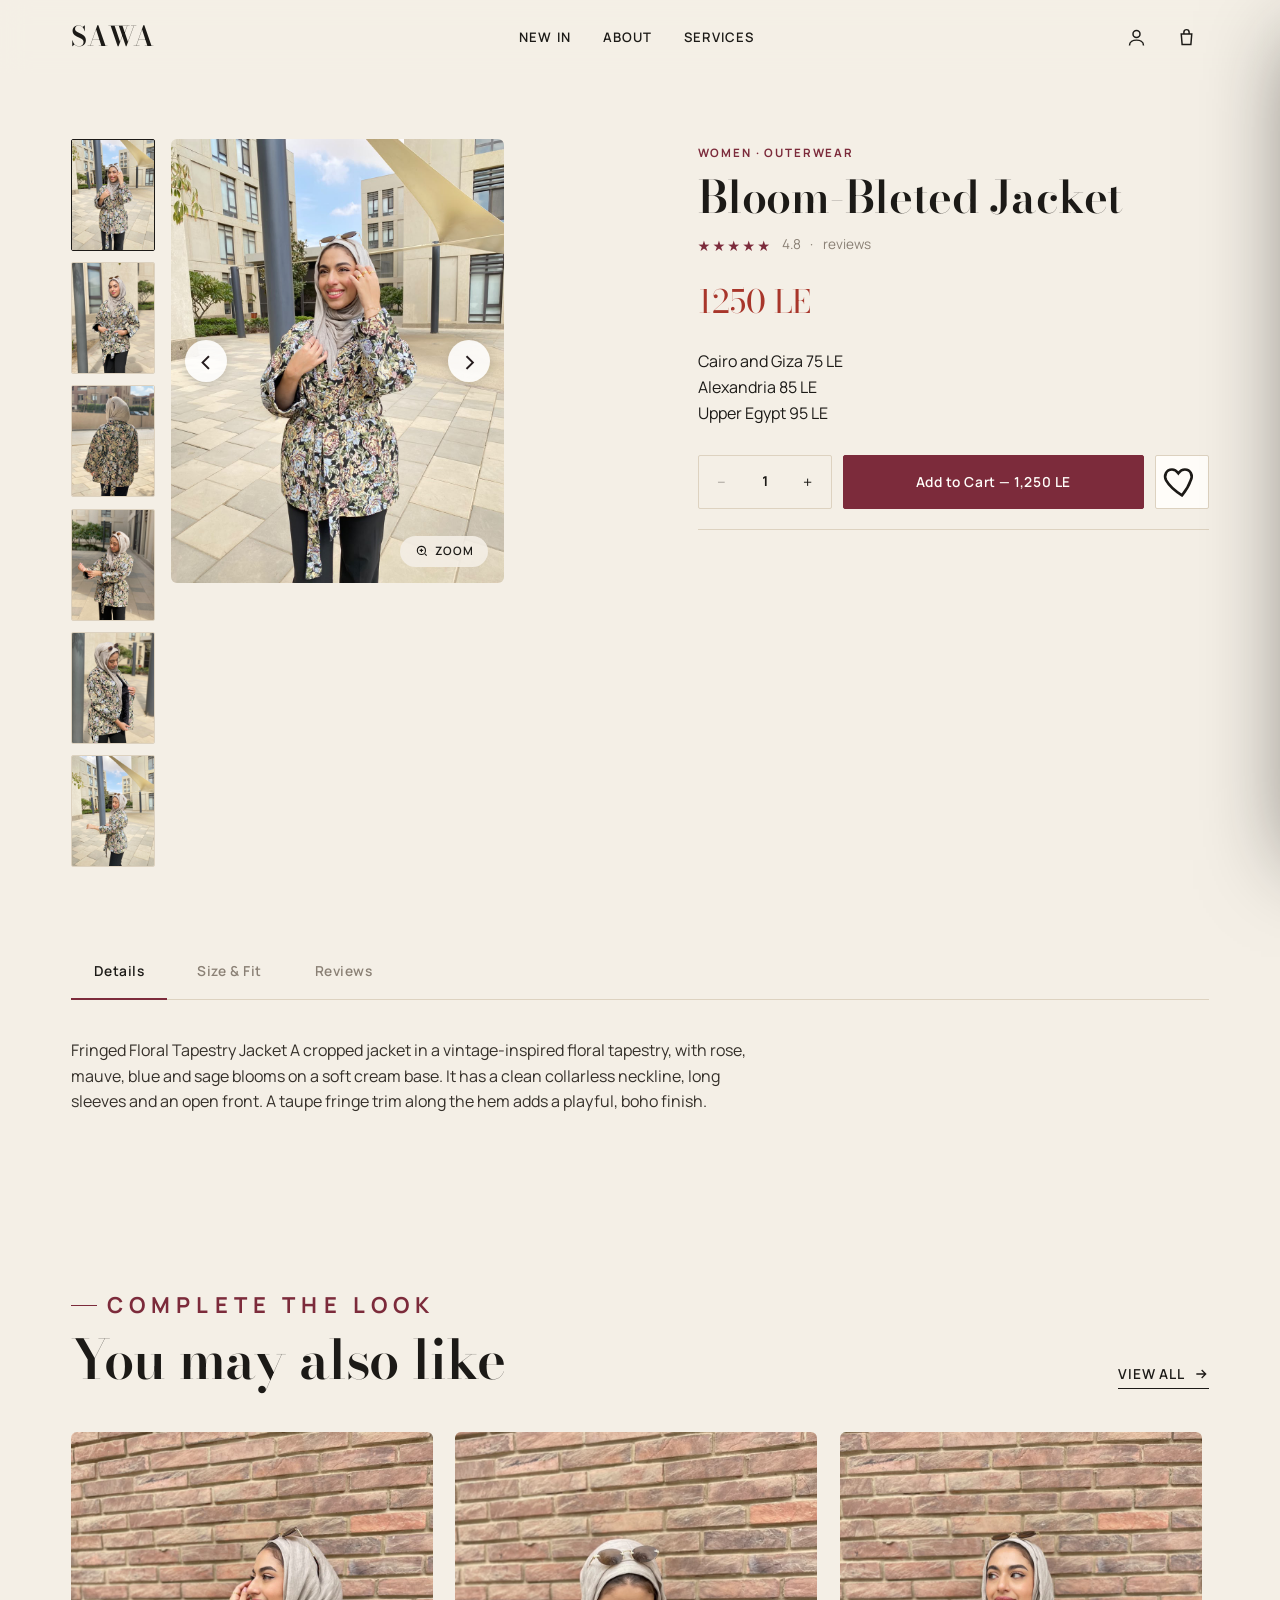
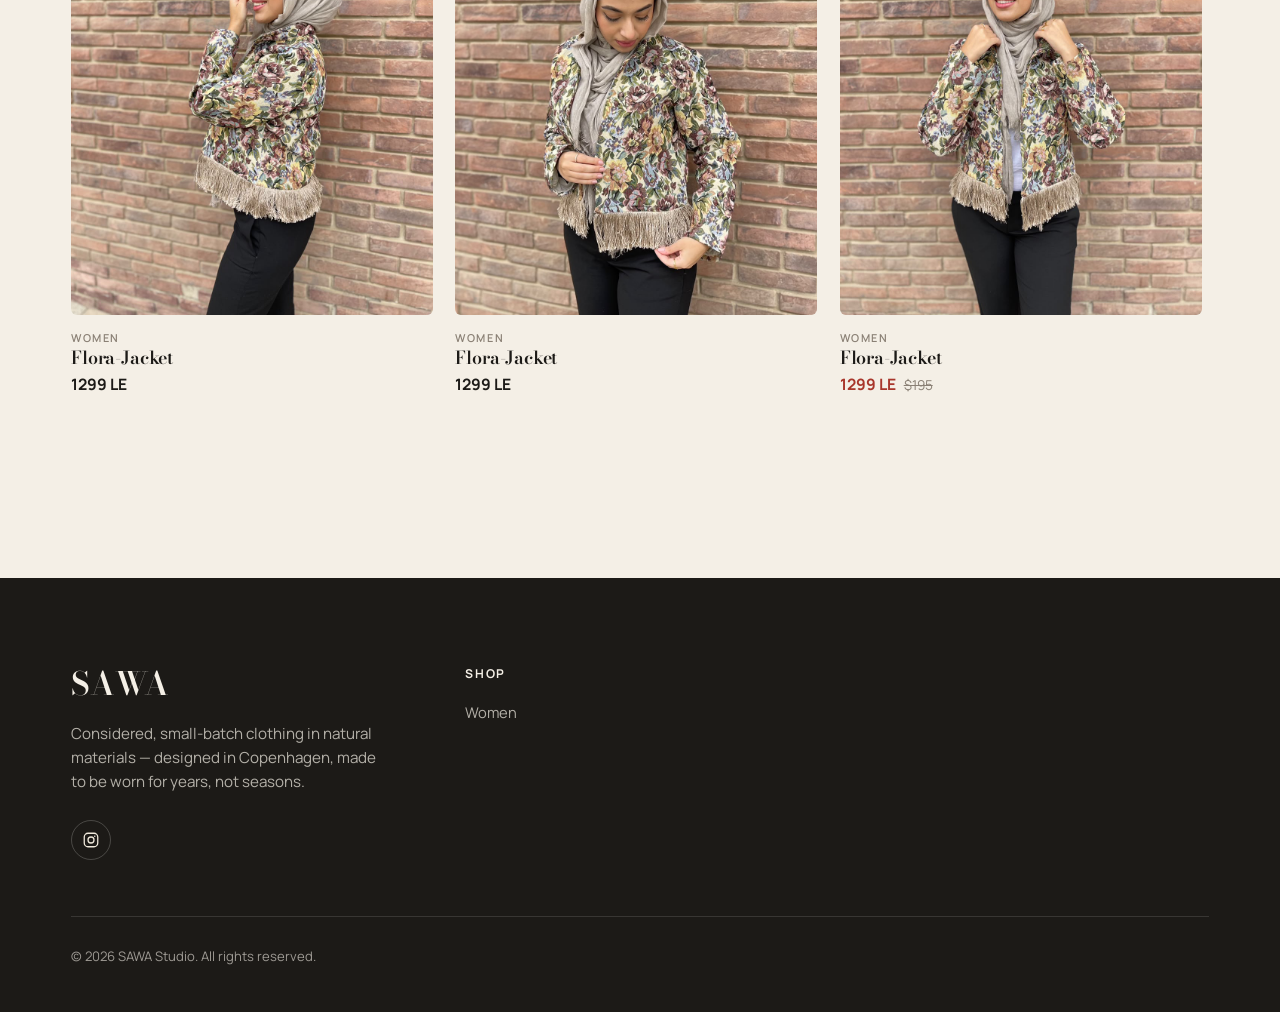
==== product-second.html @ c7bf9a68 "Add files via upload" ====
<!DOCTYPE html>

<html lang="en">
<head>
<script>document.documentElement.classList.add("js")</script>
<meta charset="utf-8"/>
<meta content="width=device-width, initial-scale=1.0" name="viewport"/>
<title>Bloom-Bleted Jacket | SAWA</title>
<meta content="Bloom-Bleted Jacket by SAWA. Explore all six product photos, then add your selected jacket to the bag for 1200 LE." name="description"/>
<link href="https://fonts.googleapis.com" rel="preconnect"/>
<link crossorigin="" href="https://fonts.gstatic.com" rel="preconnect"/>
<link href="https://fonts.googleapis.com/css2?family=Bodoni+Moda:ital,opsz,wght@0,6..96,400..700;1,6..96,400..600&amp;family=Manrope:wght@400;500;600;700;800&amp;display=swap" rel="stylesheet"/>
<link href="css/vendor/bootstrap.min.css" rel="stylesheet"/>
<link href="css/style.css" rel="stylesheet"/>
<style id="sawa-gallery-arrows-style">#pdpMain{position:relative}.gallery-arrow{position:absolute;top:50%;transform:translateY(-50%);z-index:5;width:42px;height:42px;border:0;border-radius:50%;background:rgba(255,255,255,.88);color:#241b1d;font-size:30px;line-height:1;cursor:pointer;display:grid;place-items:center;box-shadow:0 2px 12px rgba(0,0,0,.14)}.gallery-prev{left:14px}.gallery-next{right:14px}.gallery-arrow:hover{background:#fff}.gallery-count{display:block;margin-top:6px;font-size:11px;letter-spacing:.08em;text-transform:uppercase}</style></head>
<body>
<a class="skip-link" href="#main">Skip to content</a>
<!-- ===== Announcement ===== -->
<!-- <div class="announce">
  Free express shipping on orders over <strong>$150</strong> &nbsp;·&nbsp; 30-day easy returns
</div> -->
<!-- ===== Header ===== -->
<header class="site-header" id="siteHeader">
<div class="container-x">
<div class="nav-inner">
<a aria-label="Vesta home" class="brand" href="index.html">SAWA<span class="dot"></span></a>
<nav aria-label="Primary">
<ul class="nav-links">
<li><a href="index.html#new">New In</a></li>
<li><a href="about.html">About</a></li>
<li><a href="services.html">Services</a></li>
<!-- <li><a href="index.html#shop">Women</a></li>
          <li><a href="about.html">About SAWA</a></li>
          <li><a href="services.html">Our Services</a></li>
          <li><a href="index.html#shop">Men</a></li>
          <li><a href="index.html#shop">Accessories</a></li>
          <li><a href="index.html#lookbook">Lookbook</a></li>
          <li><a href="index.html#sale" class="text-wine">Sale</a></li> -->
</ul>
</nav>
<div class="nav-actions">
<!-- <button class="icon-btn" id="searchToggle" aria-label="Search" aria-expanded="false">
          <svg viewBox="0 0 24 24" fill="none" stroke="currentColor" stroke-width="1.7" aria-hidden="true"><circle cx="11" cy="11" r="7"/><path d="m20 20-3.5-3.5"/></svg>
        </button> -->
<a aria-label="Account" class="icon-btn" href="#">
<svg aria-hidden="true" fill="none" stroke="currentColor" stroke-width="1.7" viewbox="0 0 24 24"><circle cx="12" cy="8" r="4"></circle><path d="M4 21c0-4 4-6 8-6s8 2 8 6"></path></svg>
</a>
<button aria-label="Open cart" class="icon-btn cart-pill" id="cartOpen">
<svg aria-hidden="true" fill="none" stroke="currentColor" stroke-width="1.7" viewbox="0 0 24 24"><path d="M6 8h12l-1 12H7L6 8Z"></path><path d="M9 8V6a3 3 0 0 1 6 0v2"></path></svg>
<span aria-hidden="true" class="cart-count" id="cartCount">0</span>
</button>
<button aria-expanded="false" aria-label="Open menu" class="icon-btn nav-toggle" id="navToggle">
<svg aria-hidden="true" fill="none" stroke="currentColor" stroke-width="1.7" viewbox="0 0 24 24"><path d="M4 7h16M4 12h16M4 17h16"></path></svg>
</button>
</div>
</div>
</div>
<!-- <div class="search-panel" id="searchPanel" role="dialog" aria-label="Search products">
    <div class="container-x">
      <form class="search-form" role="search" onsubmit="return false;">
        <svg viewBox="0 0 24 24" width="26" fill="none" stroke="currentColor" stroke-width="1.5" aria-hidden="true"><circle cx="11" cy="11" r="7"/><path d="m20 20-3.5-3.5"/></svg>
        <input type="search" id="searchInput" placeholder="Search coats, dresses, boots…" autocomplete="off" aria-label="Search products">
        <button type="button" class="icon-btn" id="searchClose" aria-label="Close search">
          <svg viewBox="0 0 24 24" fill="none" stroke="currentColor" stroke-width="1.7" aria-hidden="true"><path d="M6 6l12 12M18 6 6 18"/></svg>
        </button>
      </form>
      <div class="search-suggest">
        <span>Popular:</span>
        <a href="index.html#shop">Wool coats</a>
        <a href="index.html#shop">Silk dresses</a>
        <a href="index.html#shop">Chelsea boots</a>
        <a href="index.html#shop">Leather bags</a>
      </div>
    </div>
  </div> -->
</header>
<!-- ===== Mobile nav ===== -->
<div class="scrim" id="scrim"></div>
<aside aria-label="Mobile menu" class="mobile-nav" id="mobileNav">
<div class="mobile-nav-head">
<span class="brand">SAWA<span class="dot"></span></span>
<button aria-label="Close menu" class="icon-btn" id="navClose">
<svg aria-hidden="true" fill="none" stroke="currentColor" stroke-width="1.7" viewbox="0 0 24 24"><path d="M6 6l12 12M18 6 6 18"></path></svg>
</button>
</div>
<ul>
<li><a href="index.html#new">New In</a></li>
<li><a href="about.html">About</a></li>
<li><a href="services.html">Services</a></li>
<!-- <li><a href="index.html#shop">Women</a></li>
    <li><a href="index.html#shop">Men</a></li>
    <li><a href="index.html#shop">Accessories</a></li>
    <li><a href="index.html#shop">Shoes</a></li>
    <li><a href="index.html#lookbook">Lookbook</a></li>
    <li><a href="index.html#sale" class="text-wine">Sale</a></li> -->
</ul>
<!-- <div class="mobile-nav-foot">
    <p>Free shipping over $150 · 30-day returns</p>
    <p>hello@vesta-studio.com</p>
  </div> -->
</aside>
<main id="main">
<!-- <div class="container-x">
    <nav class="breadcrumb-v" aria-label="Breadcrumb">
      <a href="index.html">Home</a><span class="sep">/</span>
      <a href="index.html#shop">Women</a><span class="sep">/</span>
      <a href="index.html#shop">Outerwear</a><span class="sep">/</span>
      <span class="cur">The Marlowe Wool Coat</span>
    </nav>
  </div> -->
<!-- ===== Product detail ===== -->
<section aria-labelledby="pdp-title" class="section-tight">
<div class="container-x">
<div class="pdp-grid">
<!-- Gallery -->
<div class="pdp-gallery">
<div class="pdp-thumbs" id="pdpThumbs">
  <button aria-label="View image 1" class="pdp-thumb active" data-full="WhatsApp Unknown 2026-11-13 at 1.20.28 PM/WhatsApp Image 2026-11-13 at 1.20.10 PM.jpeg" type="button">
    <img alt="Bloom-Bleted Jacket - image 1" height="112" loading="lazy" src="WhatsApp Unknown 2026-11-13 at 1.20.28 PM/WhatsApp Image 2026-11-13 at 1.20.10 PM.jpeg" width="84"/>
  </button>
  <button aria-label="View image 2" class="pdp-thumb" data-full="WhatsApp Unknown 2026-11-13 at 1.20.28 PM/WhatsApp Image 2026-11-13 at 1.20.10 PM (3).jpeg" type="button">
    <img alt="Bloom-Bleted Jacket - image 2" height="112" loading="lazy" src="WhatsApp Unknown 2026-11-13 at 1.20.28 PM/WhatsApp Image 2026-11-13 at 1.20.10 PM (3).jpeg" width="84"/>
  </button>
  <button aria-label="View image 3" class="pdp-thumb" data-full="WhatsApp Unknown 2026-11-13 at 1.20.28 PM/WhatsApp Image 2026-11-13 at 1.20.11 PM.jpeg" type="button">
    <img alt="Bloom-Bleted Jacket - image 3" height="112" loading="lazy" src="WhatsApp Unknown 2026-11-13 at 1.20.28 PM/WhatsApp Image 2026-11-13 at 1.20.11 PM.jpeg" width="84"/></button>
    <button aria-label="View image 4" class="pdp-thumb" data-full="WhatsApp Unknown 2026-11-13 at 1.20.28 PM/WhatsApp Image 2026-11-13 at 1.20.10 PM (1).jpeg" type="button">
      <img alt="Bloom-Bleted Jacket - image 4" height="112" loading="lazy" src="WhatsApp Unknown 2026-11-13 at 1.20.28 PM/WhatsApp Image 2026-11-13 at 1.20.10 PM (1).jpeg" width="84"/></button>
      <button aria-label="View image 5" class="pdp-thumb" data-full="WhatsApp Unknown 2026-11-13 at 1.20.28 PM/WhatsApp Image 2026-11-13 at 1.20.10 PM (2).jpeg" type="button">
        <img alt="Bloom-Bleted Jacket - image 5" height="112" loading="lazy" src="WhatsApp Unknown 2026-11-13 at 1.20.28 PM/WhatsApp Image 2026-11-13 at 1.20.10 PM (2).jpeg" width="84"/></button>
        <button aria-label="View image 6" class="pdp-thumb" data-full="WhatsApp Unknown 2026-11-13 at 1.20.28 PM/WhatsApp Image 2026-11-13 at 1.20.11 PM (1).jpeg" type="button">
          <img alt="Bloom-Bleted Jacket - image 6" height="112" loading="lazy" src="WhatsApp Unknown 2026-11-13 at 1.20.28 PM/WhatsApp Image 2026-11-13 at 1.20.11 PM (1).jpeg" width="84"/>
      </button>
    </div>
<div aria-label="Zoom product image" class="pdp-main-img" id="pdpMain" role="button" tabindex="0">
<!-- <div class="pdp-badges"><span class="badge-v sale">-20%</span></div> -->
<img alt="Bloom-Bleted Jacket - image 1" fetchpriority="high" height="820" id="pdpMainImg" src="WhatsApp Unknown 2026-11-13 at 1.20.28 PM/WhatsApp Image 2026-11-13 at 1.20.10 PM (1).jpeg" width="620"/>
<span class="zoom-hint"><svg aria-hidden="true" fill="none" stroke="currentColor" stroke-width="2" viewbox="0 0 24 24" width="14"><circle cx="11" cy="11" r="7"></circle><path d="m20 20-3-3M11 8v6M8 11h6"></path></svg> Zoom</span>
<button aria-label="Previous photo" class="gallery-arrow gallery-prev" data-gallery-prev="" type="button">‹</button><button aria-label="Next photo" class="gallery-arrow gallery-next" data-gallery-next="" type="button">›</button></div>
</div>
<!-- Info -->
<div class="pdp-info">
<span class="pdp-cat">Women · Outerwear</span>
<h1 class="pdp-title" id="pdp-title">Bloom-Bleted Jacket</h1>
<div class="pdp-rating">
<span aria-label="4.8 out of 5 stars" class="stars">★★★★★</span>
<span>4.8</span><span>·</span><a href="#reviews" id="jumpReviews">reviews</a>
</div>
<div class="pdp-price">
<span class="now sale">1250 LE</span>
<!-- <span class="was">$310</span> -->
<!-- <span class="save">Save $62</span> -->
</div>
<p>Cairo and Giza 75 LE <br> Alexandria 85 LE <br> Upper Egypt 95 LE</p>
<!-- <div class="stock-line"><span class="stock-dot"></span> <span><strong>In stock</strong> — only 6 left in Camel</span></div> -->
<!-- Colour -->
<!-- <div class="opt-block">
            <div class="opt-head"><span class="lab">Colour</span><span class="val" id="colourVal">Camel</span></div>
            <div class="swatches" id="swatches" role="radiogroup" aria-label="Choose colour">
              <button class="swatch active" style="background:#c9a578" data-colour="Camel" role="radio" aria-checked="true" aria-label="Camel"></button>
              <button class="swatch" style="background:#1c1a17" data-colour="Black" role="radio" aria-checked="false" aria-label="Black"></button>
              <button class="swatch" style="background:#5c5b52" data-colour="Olive" role="radio" aria-checked="false" aria-label="Olive"></button>
              <button class="swatch" style="background:#7c2b3b" data-colour="Oxblood" role="radio" aria-checked="false" aria-label="Oxblood"></button>
            </div>
          </div> -->
<!-- Size -->
<!-- <div class="opt-block">
            <div class="opt-head"><span class="lab">Size</span><a href="#sizeguide" id="jumpSize">Size guide</a></div>
            <div class="sizes" id="sizes" role="radiogroup" aria-label="Choose size">
              <button class="size-btn" data-size="XS" role="radio" aria-checked="false">XS</button>
              <button class="size-btn" data-size="S" role="radio" aria-checked="false">S</button>
              <button class="size-btn active" data-size="M" role="radio" aria-checked="true">M</button>
              <button class="size-btn" data-size="L" role="radio" aria-checked="false">L</button>
              <button class="size-btn" data-size="XL" disabled aria-disabled="true" title="Sold out">XL</button>
            </div>
          </div> -->
<!-- Actions -->
<div class="pdp-actions">
<div aria-label="Quantity" class="qty-stepper">
<button aria-label="Decrease quantity" id="qtyMinus" type="button">−</button>
<span aria-live="polite" class="q" id="qtyVal">1</span>
<button aria-label="Increase quantity" id="qtyPlus" type="button">+</button>
</div>
<button class="btn-v btn-wine" data-id="bloom-bleted-jacket" data-img="WhatsApp Unknown 2026-11-13 at 1.20.28 PM/WhatsApp Image 2026-11-13 at 1.20.10 PM (1).jpeg" data-name="Bloom-Bleted Jacket" data-price="1250" id="pdpAdd">Add to Cart — 1250 LE</button>
<button aria-label="Add to wishlist" aria-pressed="false" class="wish-big" id="pdpWish">
<svg aria-hidden="true" fill="none" stroke="currentColor" stroke-width="1.6" viewbox="0 0 24 24"><path d="M12 20s-7-4.5-9.5-9C1 8 2.5 4.5 6 4.5c2 0 3 1.2 3.8 2.3C10.6 5.7 11.7 4.5 13.7 4.5c3.5 0 5 3.5 3.5 6.5C15.7 15.5 12 20 12 20Z"></path></svg>
</button>
</div>
<div class="pdp-meta">
<!-- <div><svg aria-hidden="true" fill="none" stroke="currentColor" stroke-width="1.6" viewbox="0 0 24 24"><path d="M3 8h13v8H3zM16 11h3l2 3v2h-5z"></path><circle cx="7" cy="18" r="1.6"></circle><circle cx="18" cy="18" r="1.6"></circle></svg> Free carbon-neutral delivery in 2–4 working days</div> -->
<!-- <div><svg aria-hidden="true" fill="none" stroke="currentColor" stroke-width="1.6" viewbox="0 0 24 24"><path d="M3 12a9 9 0 1 0 3-6.7"></path><path d="M3 4v4h4"></path></svg> Free 30-day returns, prepaid label included</div> -->
<!-- <div><svg aria-hidden="true" fill="none" stroke="currentColor" stroke-width="1.6" viewbox="0 0 24 24"><path d="M12 3l7 3v5c0 4.5-3 8-7 10-4-2-7-5.5-7-10V6z"></path></svg> Two-year stitching guarantee</div> -->
</div>
</div>
</div>
<!-- ===== Tabs ===== -->
<div class="pdp-tabs" id="sizeguide">
<div aria-label="Product information" class="tab-nav" role="tablist">
<button aria-selected="true" class="tab-btn active" data-tab="details" id="tab-details" role="tab">Details</button>
<button aria-selected="false" class="tab-btn" data-tab="size" id="tab-size" role="tab">Size &amp; Fit</button>
<button aria-selected="false" class="tab-btn" data-tab="reviews" id="tab-reviews" role="tab">Reviews</button>
</div>
<!-- Details -->
<div aria-labelledby="tab-details" class="tab-panel active" data-panel="details" role="tabpanel">
<div class="prose">
<!-- <p>Floral Tapestry Wrap Jacket A relaxed kimono-style jacket in a vintage-inspired floral tapestry, with soft blue, pink and sage blooms on a black base. It’s lined with quilted fiber padding, so it’s warm and holds its structure. It has a shawl collar, wide cuffed sleeves, front pockets and a self-tie belt. You can wear it belted or open. <br> Care: Dry clean recommended.</p> -->
<p>Fringed Floral Tapestry Jacket A cropped jacket in a vintage-inspired floral tapestry, with rose, mauve, blue and sage blooms on a soft cream base. It has a clean collarless neckline, long sleeves and an open front. A taupe fringe trim along the hem adds a playful, boho finish.</p>
<ul class="feat">
<!-- <li><svg viewBox="0 0 24 24" fill="none" stroke="currentColor" stroke-width="2" aria-hidden="true"><path d="M20 6 9 17l-5-5"/></svg> Floral Gobelin fabric</li>
              <li><svg viewBox="0 0 24 24" fill="none" stroke="currentColor" stroke-width="2" aria-hidden="true"><path d="M20 6 9 17l-5-5"/></svg> Full internal fiber lining</li>
              <li><svg viewBox="0 0 24 24" fill="none" stroke="currentColor" stroke-width="2" aria-hidden="true"><path d="M20 6 9 17l-5-5"/></svg> Two front pockets</li>
              <li><svg viewBox="0 0 24 24" fill="none" stroke="currentColor" stroke-width="2" aria-hidden="true"><path d="M20 6 9 17l-5-5"/></svg> Relaxed fit</li> -->
<!-- <li><svg viewBox="0 0 24 24" fill="none" stroke="currentColor" stroke-width="2" aria-hidden="true"><path d="M20 6 9 17l-5-5"/></svg> Deep welt hip pockets</li>
              <li><svg viewBox="0 0 24 24" fill="none" stroke="currentColor" stroke-width="2" aria-hidden="true"><path d="M20 6 9 17l-5-5"/></svg> Fully taped inner seams</li>
              <li><svg viewBox="0 0 24 24" fill="none" stroke="currentColor" stroke-width="2" aria-hidden="true"><path d="M20 6 9 17l-5-5"/></svg> Made in a family mill in Biella</li> -->
</ul>
<!-- <h3>Care</h3>
            <p>Dry clean only. Brush down after wear and store on a wide wooden hanger to keep the shoulders sharp. A steam refresh between cleans keeps the wool looking its best.</p> -->
</div>
</div>
<!-- Size & fit -->
<div aria-labelledby="tab-size" class="tab-panel" data-panel="size" role="tabpanel">
<div class="prose">
<!-- <p>The Marlowe is designed for a relaxed layering fit. If you're between sizes or plan to wear it over chunky knits, we'd suggest sizing up. The model is 178cm and wears a size M.</p> -->
</div>
<table class="size-table">
<thead><tr><th>Size</th><th>S/M (cm)</th><th>L/XL (cm)</th></tr></thead>
<tbody>
<tr><td>Chest</td><td>57</td><td>61</td></tr>
<tr><td>Shoulder</td><td>50</td><td>50</td></tr>
<tr><td>Total Length</td><td>14</td><td>14</td></tr>
<tr><td>Sleeve Length</td><td>70</td><td>70</td></tr>
<tr><td>Fringe Length</td><td>49</td><td>51</td></tr>
</tbody>
</table>
</div>
<!-- Reviews -->
<div aria-labelledby="tab-reviews" class="tab-panel" data-panel="reviews" id="reviews" role="tabpanel">
<div class="reviews-summary">
<div class="rev-score">
<div class="big">4.8</div>
<div aria-label="4.8 out of 5" class="stars">★★★★★</div>
<div class="cnt">Based on 214 reviews</div>
</div>
<div class="rev-bars">
<div class="rev-bar"><span class="lab">5 ★</span><span class="track"><span style="width:82%"></span></span><span class="pct">82%</span></div>
<div class="rev-bar"><span class="lab">4 ★</span><span class="track"><span style="width:12%"></span></span><span class="pct">12%</span></div>
<div class="rev-bar"><span class="lab">3 ★</span><span class="track"><span style="width:4%"></span></span><span class="pct">4%</span></div>
<div class="rev-bar"><span class="lab">2 ★</span><span class="track"><span style="width:1%"></span></span><span class="pct">1%</span></div>
<div class="rev-bar"><span class="lab">1 ★</span><span class="track"><span style="width:1%"></span></span><span class="pct">1%</span></div>
</div>
</div>
<div class="review">
<div class="review-head">
<!-- <img alt="" height="44" loading="lazy" src="" width="44"/> -->
<div><div class="n">Soso</div><div class="v">✓ Verified buyer</div></div>
<div class="d">2 days ago</div>
</div>
<div aria-label="5 out of 5" class="stars">★★★★★</div>
<!-- <h4>The only coat you need</h4> -->
<p>المنتجات جميلة جدًا وخامتها شكلها ممتاز، والتصميمات شيك ومميزة وفيها ذوق عالي ❤️</p>
</div>
<div class="review">
<div class="review-head">
<!-- <img alt="Portrait of Marcus Reyes" height="44" loading="lazy" src="img/review-2.jpg" width="44"/> -->
<div><div class="n">Dina</div><div class="v">✓ Verified buyer</div></div>
<div class="d">1 day ago</div>
</div>
<div aria-label="5 out of 5" class="stars">★★★★★</div>
<!-- <h4>Bought one for my partner too</h4> -->
<p>بجد المنتجات تحفة! ❤️ الخامات شكلها راقي والتفاصيل جميلة جدًا، والموديلات عصرية وأنيقة وتناسب أكتر من ستايل. كل قطعة أحلى من التانية، واضح إن فيه اهتمام كبير بالجودة والذوق في الاختيار. أكيد مش آخر تعامل مع SAWA! 😍</p>
</div>
</div>
</div>
<!-- ===== Related ===== -->
<div aria-labelledby="rel-h" class="section">
<div class="section-head">
<div>
<span class="eyebrow">Complete the look</span>
<h2 class="section-title" id="rel-h">You may also like</h2>
</div>
<a class="link-underline" href="index.html#shop">View all
            <svg aria-hidden="true" fill="none" stroke="currentColor" stroke-width="2" viewbox="0 0 24 24" width="16"><path d="M5 12h14M13 6l6 6-6 6"></path></svg>
</a>
</div>
<div class="product-grid related-slider">
<article class="product-card">
<div class="pc-media">
<button aria-label="Add Astrid Ribbed Knit to wishlist" class="pc-wish"><svg aria-hidden="true" fill="none" stroke="currentColor" stroke-width="1.7" viewbox="0 0 24 24"><path d="M12 20s-7-4.5-9.5-9C1 8 2.5 4.5 6 4.5c2 0 3 1.2 3.8 2.3C10.6 5.7 11.7 4.5 13.7 4.5c3.5 0 5 3.5 3.5 6.5C15.7 15.5 12 20 12 20Z"></path></svg></button>
<img alt="Astrid ribbed merino knit in oatmeal" height="560" loading="lazy" src="WhatsApp Unknown 2026-11-13 at 1.14.42 PM/WhatsApp Image 2026-11-13 at 1.14.21 PM (1).jpeg" width="420"/>
<div class="pc-add"><button class="btn-v btn-block js-add" data-id="astrid-knit" data-img="img/p7.jpg" data-name="Astrid Ribbed Knit" data-price="88" data-variant="Oatmeal · M">Quick add</button></div>
</div>
<div class="pc-info"><span class="pc-cat">Women</span><h3 class="pc-name"><a href="product.html">Flora-Jacket</a></h3><div class="pc-price"><span class="now">1299 LE</span></div></div>
</article>
<article class="product-card">
<div class="pc-media">
<button aria-label="Add Halden Wide Trouser to wishlist" class="pc-wish"><svg aria-hidden="true" fill="none" stroke="currentColor" stroke-width="1.7" viewbox="0 0 24 24"><path d="M12 20s-7-4.5-9.5-9C1 8 2.5 4.5 6 4.5c2 0 3 1.2 3.8 2.3C10.6 5.7 11.7 4.5 13.7 4.5c3.5 0 5 3.5 3.5 6.5C15.7 15.5 12 20 12 20Z"></path></svg></button>
<img alt="Halden wide-leg wool trouser in stone" height="560" loading="lazy" src="WhatsApp Unknown 2026-11-13 at 1.14.42 PM/WhatsApp Image 2026-11-13 at 1.14.21 PM (2).jpeg" width="420"/>
<div class="pc-add"><button class="btn-v btn-block js-add" data-id="halden-trouser" data-img="img/n2.jpg" data-name="Halden Wide Trouser" data-price="118" data-variant="Stone · 30">Quick add</button></div>
</div>
<div class="pc-info"><span class="pc-cat">Women</span><h3 class="pc-name"><a href="product.html">Flora-Jacket</a></h3><div class="pc-price"><span class="now">1299 LE</span></div></div>
</article>
<article class="product-card">
<div class="pc-media">
<!-- <div class="pc-badges"><span class="badge-v sale">-20%</span></div> -->
<button aria-label="Add Luna Leather Tote to wishlist" class="pc-wish"><svg aria-hidden="true" fill="none" stroke="currentColor" stroke-width="1.7" viewbox="0 0 24 24"><path d="M12 20s-7-4.5-9.5-9C1 8 2.5 4.5 6 4.5c2 0 3 1.2 3.8 2.3C10.6 5.7 11.7 4.5 13.7 4.5c3.5 0 5 3.5 3.5 6.5C15.7 15.5 12 20 12 20Z"></path></svg></button>
<img alt="Luna structured leather tote in tan" height="560" loading="lazy" src="WhatsApp Unknown 2026-11-13 at 1.14.42 PM/WhatsApp Image 2026-11-13 at 1.14.21 PM.jpeg" width="420"/>
<div class="pc-add"><button class="btn-v btn-block js-add" data-id="luna-tote" data-img="img/p5.jpg" data-name="Luna Leather Tote" data-price="156" data-variant="Tan · One size">Quick add</button></div>
</div>
<div class="pc-info"><span class="pc-cat">Women</span><h3 class="pc-name"><a href="product.html">Flora-Jacket</a></h3><div class="pc-price"><span class="now on-sale">1299 LE</span> <span class="was">$195</span></div></div>
</article>
<article class="product-card">
<div class="pc-media">
<button aria-label="Add Rhodes Chelsea Boots to wishlist" class="pc-wish"><svg aria-hidden="true" fill="none" stroke="currentColor" stroke-width="1.7" viewbox="0 0 24 24"><path d="M12 20s-7-4.5-9.5-9C1 8 2.5 4.5 6 4.5c2 0 3 1.2 3.8 2.3C10.6 5.7 11.7 4.5 13.7 4.5c3.5 0 5 3.5 3.5 6.5C15.7 15.5 12 20 12 20Z"></path></svg></button>
<img alt="Rhodes leather Chelsea boots in dark brown" height="560" loading="lazy" src="WhatsApp Unknown 2026-11-13 at 1.14.42 PM/WhatsApp Image 2026-11-13 at 1.14.22 PM.jpeg" width="420"/>
<div class="pc-add"><button class="btn-v btn-block js-add" data-id="rhodes-boots" data-img="img/p6.jpg" data-name="Rhodes Chelsea Boots" data-price="210" data-variant="Brown · 42">Quick add</button></div>
</div>
<div class="pc-info"><span class="pc-cat">Women</span><h3 class="pc-name"><a href="product.html">Flora-Jacket</a></h3><div class="pc-price"><span class="now">1299 LE</span></div></div>
</article>
</div>
</div>
</div>
</section>
</main>
<!-- ===== Footer ===== -->
<footer class="site-footer">
<div class="container-x">
<div class="footer-top">
<div>
<span class="brand">SAWA<span class="dot"></span></span>
<p class="footer-about">Considered, small-batch clothing in natural materials — designed in Copenhagen, made to be worn for years, not seasons.</p>
<div class="footer-social">
<a aria-label="Vesta on Instagram" href="https://www.instagram.com/sawa__eg?vrfl=ZXNjc3Zkc3Y5bXo5"><svg aria-hidden="true" fill="none" stroke="currentColor" stroke-width="1.7" viewbox="0 0 24 24"><rect height="18" rx="5" width="18" x="3" y="3"></rect><circle cx="12" cy="12" r="4"></circle><circle cx="17" cy="7" fill="currentColor" r="1" stroke="none"></circle></svg></a>
<!-- <a href="#" aria-label="Vesta on Pinterest"><svg viewBox="0 0 24 24" fill="none" stroke="currentColor" stroke-width="1.7" aria-hidden="true"><path d="M8 20c1-3 2-6 2-6M12 3a7 7 0 0 0-3 13c-.2-1 .1-2 .4-3 .3-1 1-4 1-4a2.4 2.4 0 0 1-.2-1c0-1 .6-1.8 1.4-1.8.7 0 1 .5 1 1.1 0 .7-.4 1.7-.7 2.7-.2.8.4 1.5 1.2 1.5 1.5 0 2.5-1.9 2.5-4.1C16.6 6.6 15 5 12.8 5"/></svg></a>
          <a href="#" aria-label="Vesta on TikTok"><svg viewBox="0 0 24 24" fill="none" stroke="currentColor" stroke-width="1.7" aria-hidden="true"><path d="M15 4c.4 2.3 1.9 3.8 4 4v3c-1.7 0-3-.5-4-1.2V16a5 5 0 1 1-5-5v3a2 2 0 1 0 2 2V4z"/></svg></a> -->
</div>
</div>
<div class="footer-col">
<h4>Shop</h4>
<ul>
<!-- <li><a href="index.html#new">New Arrivals</a></li> -->
<li><a href="index.html#shop">Women</a></li>
<!-- <li><a href="index.html#shop">Men</a></li>
          <li><a href="index.html#shop">Accessories</a></li>
          <li><a href="index.html#sale">Sale</a></li>
          <li><a href="#">Gift Cards</a></li> -->
</ul>
</div>
<!-- <div class="footer-col">
        <h4>Help</h4>
        <ul>
          <li><a href="#">Shipping &amp; Delivery</a></li>
          <li><a href="#">Returns &amp; Exchanges</a></li>
          <li><a href="#">Size Guide</a></li>
          <li><a href="#">Track Your Order</a></li>
          <li><a href="#">Contact Us</a></li>
        </ul>
      </div> -->
<!-- <div class="footer-col">
        <h4>Contact</h4>
        <ul class="footer-contact">
          <li><svg viewBox="0 0 24 24" fill="none" stroke="currentColor" stroke-width="1.7" aria-hidden="true"><path d="M4 6l8 6 8-6M4 6h16v12H4z"/></svg><span>hello@vesta-studio.com</span></li>
          <li><svg viewBox="0 0 24 24" fill="none" stroke="currentColor" stroke-width="1.7" aria-hidden="true"><path d="M6 4l3 1 1 4-2 1a11 11 0 0 0 5 5l1-2 4 1 1 3a2 2 0 0 1-2 2A15 15 0 0 1 4 6a2 2 0 0 1 2-2z"/></svg><span>+45 32 14 09 88</span></li>
          <li><svg viewBox="0 0 24 24" fill="none" stroke="currentColor" stroke-width="1.7" aria-hidden="true"><path d="M12 21s-7-5.2-7-11a7 7 0 0 1 14 0c0 5.8-7 11-7 11z"/><circle cx="12" cy="10" r="2.5"/></svg><span>Studio 4, Vesterbro, Copenhagen</span></li>
        </ul>
      </div> -->
</div>
<div class="footer-bottom">
<p>© 2026 SAWA Studio. All rights reserved.</p>
<!-- <div class="footer-pay">
        <span>Visa</span><span>Mastercard</span><span>Amex</span><span>PayPal</span><span>Klarna</span>
      </div> -->
</div>
</div>
</footer>
<!-- ===== Cart drawer ===== -->
<div class="scrim" id="cartScrim"></div>
<aside aria-label="Shopping cart" aria-modal="true" class="cart-drawer" id="cartDrawer" role="dialog">
<div class="cart-head">
<h2>Your Cart <span class="qty-note" id="cartQtyNote">0 items</span></h2>
<button aria-label="Close cart" class="icon-btn" id="cartClose">
<svg aria-hidden="true" fill="none" stroke="currentColor" stroke-width="1.7" viewbox="0 0 24 24"><path d="M6 6l12 12M18 6 6 18"></path></svg>
</button>
</div>
<div class="cart-free">
<!-- <span id="cartFreeMsg"><strong>$150</strong> away from free express shipping</span> -->
<div class="cart-progress"><span id="cartProgress"></span></div>
</div>
<div class="cart-items" id="cartItems">
<div class="cart-empty" id="cartEmpty">
<svg aria-hidden="true" fill="none" stroke="currentColor" stroke-width="1.4" viewbox="0 0 24 24"><path d="M6 8h12l-1 12H7L6 8Z"></path><path d="M9 8V6a3 3 0 0 1 6 0v2"></path></svg>
<p>Your Cart is empty.<br/>Time to find something lovely.</p>
<button class="btn-v btn-ghost" id="cartEmptyShop">Start shopping</button>
</div>
</div>
<div class="cart-foot" hidden="" id="cartFoot">
<div class="cart-sub"><span class="l">Subtotal</span><span class="v" id="cartSubtotal">$0</span></div>
<p class="cart-ship-note">Shipping &amp; taxes calculated at checkout.</p>
<button class="btn-v btn-wine btn-block btn-lg" id="cartCheckout" type="button">Checkout</button>
<div class="cart-continue"><button id="cartContinue">Continue shopping</button></div>
</div>
</aside>

<!-- ===== Lightbox ===== -->
<div aria-label="Product image" aria-modal="true" class="lightbox" id="lightbox" role="dialog">
<button aria-label="Close image" class="lightbox-close" id="lightboxClose">
<svg aria-hidden="true" fill="none" stroke="currentColor" stroke-width="1.8" viewbox="0 0 24 24"><path d="M6 6l12 12M18 6 6 18"></path></svg>
</button>
<img alt="The Marlowe wool coat, enlarged" id="lightboxImg" src="img/pd-1.jpg"/>
</div>
<!-- ===== Toast ===== -->
<div aria-live="polite" class="toast" id="toast" role="status">
<svg aria-hidden="true" fill="none" stroke="currentColor" stroke-width="2" viewbox="0 0 24 24"><path d="M20 6 9 17l-5-5"></path></svg>
<span id="toastMsg">Added to bag</span>
</div>
<script src="js/vendor/bootstrap.bundle.min.js"></script>
<script src="js/main.js"></script>
</body>
</html>
---- css/style.css ----
/* progressive enhancement: reveal content visible without JS (crawlers/no-JS see full content; JS arms the scroll animation) */
html:not(.js) .reveal,html:not(.js) [class*="reveal"]{opacity:1!important;transform:none!important;filter:none!important}

/* ==========================================================================
   Vesta — Fashion E-commerce Template
   Custom design layer on Bootstrap 5. Vanilla, no jQuery.
   Identity: warm ink + deep oxblood accent over warm off-white.
   Display: Bodoni Moda (fashion serif) / UI+body: Manrope (grotesque sans)
   ========================================================================== */

:root {
  /* Palette */
  --ink: #1c1a17;          /* warm near-black */
  --ink-soft: #35302a;
  --wine: #7c2b3b;         /* deep oxblood accent */
  --wine-deep: #5e1f2c;
  --wine-tint: #f0e1e3;
  --paper: #f4efe6;        /* warm off-white */
  --paper-2: #efe8db;
  --sand: #e6dccb;         /* secondary warm */
  --line: #ddd2c0;
  --muted: #8a8075;
  --muted-2: #b6ab9c;
  --white: #fffdf9;
  --sale: #a8362b;

  /* Type */
  --f-display: "Bodoni Moda", Georgia, "Times New Roman", serif;
  --f-sans: "Manrope", system-ui, -apple-system, "Segoe UI", sans-serif;

  /* Rhythm */
  --container: 1240px;
  --gutter: clamp(1.25rem, 4vw, 4rem);
  --radius: 2px;
  --radius-lg: 6px;
  --ease: cubic-bezier(0.22, 1, 0.36, 1);
  --shadow: 0 24px 60px -30px rgba(28, 26, 23, 0.35);
}

/* ---------- Base ---------- */
* { box-sizing: border-box; }

html { scroll-behavior: smooth; }
@media (prefers-reduced-motion: reduce) {
  html { scroll-behavior: auto; }
  *, *::before, *::after {
    animation-duration: 0.001ms !important;
    animation-iteration-count: 1 !important;
    transition-duration: 0.001ms !important;
  }
}

body {
  font-family: var(--f-sans);
  background: var(--paper);
  color: var(--ink);
  font-size: 1rem;
  line-height: 1.6;
  -webkit-font-smoothing: antialiased;
  text-rendering: optimizeLegibility;
  overflow-x: hidden;
}

h1, h2, h3, h4, h5 {
  font-family: var(--f-display);
  font-weight: 600;
  line-height: 1.04;
  letter-spacing: -0.01em;
  color: var(--ink);
  margin: 0;
  font-size: 22px;
}

a { color: inherit; text-decoration: none; transition: color 0.25s var(--ease); }
img { max-width: 100%; height: auto; display: block; }
p { margin: 0 0 1rem; }

::selection { background: var(--wine); color: var(--white); }

:focus-visible {
  outline: 2px solid var(--wine);
  outline-offset: 3px;
}

.container-x {
  width: 100%;
  max-width: var(--container);
  margin-inline: auto;
  padding-inline: var(--gutter);
}

/* Utility type */
.eyebrow {
  font-family: var(--f-sans);
  font-size: 0.72rem;
  font-weight: 700;
  letter-spacing: 0.28em;
  text-transform: uppercase;
  color: var(--wine);
  display: inline-flex;
  align-items: center;
  gap: 0.6rem;
}
.eyebrow::before {
  content: "";
  width: 26px;
  height: 1px;
  background: var(--wine);
  display: inline-block;
}
.eyebrow.center::after {
  content: "";
  width: 26px;
  height: 1px;
  background: var(--wine);
  display: inline-block;
}
.eyebrow.center { justify-content: center; }
.eyebrow.center::before { content: ""; }

.section-title {
  font-size: clamp(2rem, 4.6vw, 3.4rem);
  margin: 0.6rem 0 0;
}
.lede { color: var(--ink-soft); font-size: 1.05rem; max-width: 46ch; }
.text-wine { color: var(--wine) !important; }
.serif { font-family: var(--f-display); }

.section { padding: clamp(3.5rem, 8vw, 7rem) 0; }
.section-tight { padding: clamp(2.5rem, 5vw, 4rem) 0; }

/* ---------- Buttons ---------- */
.btn-v {
  --bg: var(--ink);
  --fg: var(--white);
  display: inline-flex;
  align-items: center;
  justify-content: center;
  gap: 0.6rem;
  font-family: var(--f-sans);
  font-weight: 600;
  font-size: 0.86rem;
  letter-spacing: 0.04em;
  padding: 0.95rem 1.9rem;
  background: var(--bg);
  color: var(--fg);
  border: 1px solid var(--bg);
  border-radius: var(--radius);
  cursor: pointer;
  transition: transform 0.3s var(--ease), background 0.3s var(--ease), color 0.3s var(--ease), border-color 0.3s var(--ease);
  text-align: center;
}
.btn-v:hover { background: var(--wine); border-color: var(--wine); color: var(--white); transform: translateY(-2px); }
.btn-v.btn-wine { --bg: var(--wine); }
.btn-v.btn-wine:hover { background: var(--wine-deep); border-color: var(--wine-deep); }
.btn-v.btn-ghost { --bg: transparent; --fg: var(--ink); border-color: var(--ink); }
.btn-v.btn-ghost:hover { background: var(--ink); color: var(--white); }
.btn-v.btn-light { --bg: var(--paper); --fg: var(--ink); border-color: var(--paper); }
.btn-v.btn-block { width: 100%; }
.btn-v.btn-lg { padding: 1.1rem 2.4rem; font-size: 0.92rem; }

.link-underline {
  font-weight: 600;
  font-size: 0.86rem;
  letter-spacing: 0.06em;
  text-transform: uppercase;
  display: inline-flex;
  align-items: center;
  gap: 0.5rem;
  padding-bottom: 3px;
  border-bottom: 1px solid var(--ink);
}
.link-underline:hover { color: var(--wine); border-color: var(--wine); }
.link-underline svg { transition: transform 0.3s var(--ease); }
.link-underline:hover svg { transform: translateX(4px); }

/* ---------- Announcement bar ---------- */
.announce {
  background: var(--ink);
  color: var(--paper);
  font-size: 0.76rem;
  letter-spacing: 0.14em;
  text-transform: uppercase;
  text-align: center;
  padding: 0.55rem 1rem;
  font-weight: 600;
}
.announce strong { color: #e7b9bf; font-weight: 700; }

/* ---------- Navbar ---------- */
.site-header {
  position: sticky;
  top: 0;
  z-index: 1030;
  background: rgba(244, 239, 230, 0.82);
  backdrop-filter: blur(14px);
  border-bottom: 1px solid transparent;
  transition: box-shadow 0.35s var(--ease), background 0.35s var(--ease), border-color 0.35s var(--ease);
}
.site-header.is-stuck {
  background: rgba(244, 239, 230, 0.96);
  border-bottom-color: var(--line);
  box-shadow: 0 10px 30px -22px rgba(28,26,23,0.4);
}
.nav-inner {
  display: flex;
  align-items: center;
  justify-content: space-between;
  gap: 1.5rem;
  height: 74px;
}
.brand {
  font-family: var(--f-display);
  font-weight: 600;
  font-size: 1.7rem;
  letter-spacing: 0.02em;
  line-height: 1;
  display: inline-flex;
  align-items: center;
  gap: 0.3rem;
}
.brand .dot { color: var(--wine); }
.nav-links {
  display: flex;
  align-items: center;
  gap: 2rem;
  list-style: none;
  margin: 0;
  padding: 0;
}
.nav-links a {
  font-size: 0.82rem;
  font-weight: 600;
  letter-spacing: 0.08em;
  text-transform: uppercase;
  position: relative;
  padding: 0.4rem 0;
}
.nav-links a::after {
  content: "";
  position: absolute;
  left: 0; bottom: 0;
  width: 0; height: 1.5px;
  background: var(--wine);
  transition: width 0.3s var(--ease);
}
.nav-links a:hover, .nav-links a[aria-current="page"] { color: var(--wine); }
.nav-links a:hover::after, .nav-links a[aria-current="page"]::after { width: 100%; }

.nav-actions { display: flex; align-items: center; gap: 0.4rem; }
.icon-btn {
  width: 44px; height: 44px;
  display: inline-flex; align-items: center; justify-content: center;
  background: transparent;
  border: none;
  color: var(--ink);
  cursor: pointer;
  border-radius: 50%;
  position: relative;
  transition: background 0.25s var(--ease), color 0.25s var(--ease);
}
.eyebrow{
  font-size: 22px;
}
.icon-btn:hover { background: var(--sand); color: var(--wine); }
.icon-btn svg { width: 21px; height: 21px; }
.cart-pill { position: relative; }
.cart-count {
  position: absolute;
  top: 5px; right: 4px;
  min-width: 18px; height: 18px;
  padding: 0 4px;
  background: var(--wine);
  color: var(--white);
  font-family: var(--f-sans);
  font-size: 0.66rem;
  font-weight: 700;
  border-radius: 20px;
  display: flex; align-items: center; justify-content: center;
  line-height: 1;
}
.cart-count.pop { animation: pop 0.4s var(--ease); }
@keyframes pop { 0%{transform:scale(1);} 40%{transform:scale(1.5);} 100%{transform:scale(1);} }
.nav-toggle { display: none; }

/* Search dropdown */
.search-panel {
  position: absolute;
  left: 0; right: 0; top: 100%;
  background: var(--paper);
  border-bottom: 1px solid var(--line);
  box-shadow: var(--shadow);
  padding: 2rem 0;
  transform: translateY(-12px);
  opacity: 0;
  visibility: hidden;
  transition: transform 0.3s var(--ease), opacity 0.3s var(--ease), visibility 0.3s;
}
.search-panel.open { transform: translateY(0); opacity: 1; visibility: visible; }
.search-form { display: flex; align-items: center; gap: 1rem; border-bottom: 2px solid var(--ink); padding-bottom: 0.8rem; }
.search-form input {
  flex: 1; border: none; background: transparent;
  font-family: var(--f-display); font-size: clamp(1.4rem, 3vw, 2.2rem);
  color: var(--ink);
}
.search-form input:focus { outline: none; }
.search-form input::placeholder { color: var(--muted-2); }
.search-suggest { margin-top: 1.2rem; display: flex; flex-wrap: wrap; gap: 0.6rem; }
.search-suggest span { font-size: 0.72rem; text-transform: uppercase; letter-spacing: 0.12em; color: var(--muted); align-self: center; }
.search-suggest a { font-size: 0.82rem; padding: 0.35rem 0.9rem; border: 1px solid var(--line); border-radius: 20px; }
.search-suggest a:hover { border-color: var(--wine); color: var(--wine); }

/* Mobile nav */
.mobile-nav {
  position: fixed;
  inset: 0 0 0 auto;
  width: min(84vw, 360px);
  background: var(--paper);
  z-index: 1080;
  transform: translateX(100%);
  transition: transform 0.4s var(--ease);
  display: flex;
  flex-direction: column;
  padding: 1.5rem;
  overflow-y: auto;
}
.mobile-nav.open { transform: translateX(0); }
.mobile-nav-head { display: flex; align-items: center; justify-content: space-between; margin-bottom: 2rem; }
.mobile-nav ul { list-style: none; margin: 0; padding: 0; }
.mobile-nav ul li { border-bottom: 1px solid var(--line); }
.mobile-nav ul a {
  display: block;
  font-family: var(--f-display);
  font-size: 1.5rem;
  padding: 1rem 0;
}
.mobile-nav ul a:hover { color: var(--wine); padding-left: 0.5rem; }
.mobile-nav-foot { margin-top: auto; padding-top: 2rem; font-size: 0.82rem; color: var(--muted); }
.scrim {
  position: fixed; inset: 0;
  background: rgba(28,26,23,0.5);
  z-index: 1070;
  opacity: 0; visibility: hidden;
  transition: opacity 0.35s var(--ease), visibility 0.35s;
  backdrop-filter: blur(2px);
}
.scrim.open { opacity: 1; visibility: visible; }

/* ---------- Hero ---------- */
.hero {
  position: relative;
  background: var(--paper-2);
  overflow: hidden;
}
.hero-grid {
  display: grid;
  grid-template-columns: 1.05fr 1fr;
  align-items: stretch;
  min-height: min(84vh, 760px);
}
.hero-copy {
  display: flex;
  flex-direction: column;
  justify-content: center;
  padding: clamp(2rem, 6vw, 5rem) var(--gutter);
  padding-right: clamp(2rem, 5vw, 4rem);
}
.hero-copy .season { margin-bottom: 1.5rem; }
.hero-title {
  font-size: clamp(2.8rem, 7vw, 5.6rem);
  line-height: 0.98;
  margin-bottom: 1.4rem;
}
.hero-title em { font-style: italic; color: var(--wine); }
.hero-copy p { font-size: 1.1rem; color: var(--ink-soft); max-width: 42ch; margin-bottom: 2rem; }
.hero-cta { display: flex; flex-wrap: wrap; gap: 0.9rem; align-items: center; }
.hero-media { position: relative; overflow: hidden; }
.hero-media img { width: 100%; height: 100%; object-fit: cover; }
.hero-tag {
  position: absolute;
  left: clamp(1rem, 3vw, 2rem); bottom: clamp(1rem, 3vw, 2rem);
  background: rgba(244,239,230,0.94);
  backdrop-filter: blur(6px);
  padding: 0.9rem 1.2rem;
  border-radius: var(--radius);
  max-width: 240px;
}
.hero-tag .p-name { font-family: var(--f-sans); font-size: 0.78rem; font-weight: 700; letter-spacing: 0.06em; text-transform: uppercase; }
.hero-tag .p-price { color: var(--wine); font-weight: 700; font-size: 0.9rem; margin-top: 2px; }
.hero-marquee {
  display: flex; gap: 3rem;
  padding: 0.9rem 0;
  border-top: 1px solid var(--line);
  border-bottom: 1px solid var(--line);
  overflow: hidden;
  white-space: nowrap;
  background: var(--paper);
}
.hero-marquee .track { display: inline-flex; gap: 3rem; align-items: center; animation: marquee 26s linear infinite; }
.hero-marquee span { font-family: var(--f-display); font-size: 1.1rem; font-style: italic; color: var(--ink-soft); display: inline-flex; align-items: center; gap: 3rem; }
.hero-marquee span::after { content: "✦"; color: var(--wine); font-style: normal; font-size: 0.8rem; }
@keyframes marquee { to { transform: translateX(-50%); } }

/* ---------- Category tiles ---------- */
.cat-grid { display: grid; grid-template-columns: repeat(4, 1fr); gap: 1.1rem; }
.cat-tile {
  position: relative;
  display: block;
  overflow: hidden;
  border-radius: var(--radius-lg);
  aspect-ratio: 3 / 4;
  background: var(--sand);
}
.cat-tile img {
  width: 100%; height: 100%; object-fit: cover;
  transition: transform 0.7s var(--ease);
}
.cat-tile:hover img { transform: scale(1.06); }
.cat-tile::after {
  content: "";
  position: absolute; inset: 0;
  background: linear-gradient(to top, rgba(28,26,23,0.62), rgba(28,26,23,0) 55%);
}
.cat-label {
  position: absolute; left: 0; right: 0; bottom: 0;
  z-index: 2;
  padding: 1.4rem;
  color: var(--white);
  display: flex; align-items: flex-end; justify-content: space-between;
}
.cat-label h3 { color: var(--white); font-size: 1.5rem; }
.cat-label .count { font-family: var(--f-sans); font-size: 0.72rem; letter-spacing: 0.1em; text-transform: uppercase; opacity: 0.85; }
.cat-tile .go {
  width: 40px; height: 40px; flex: none;
  border-radius: 50%;
  background: var(--paper);
  color: var(--ink);
  display: flex; align-items: center; justify-content: center;
  transform: translateY(8px);
  opacity: 0;
  transition: transform 0.4s var(--ease), opacity 0.4s var(--ease);
}
.cat-tile:hover .go { transform: translateY(0); opacity: 1; }

/* ---------- Section head ---------- */
.section-head {
  display: flex;
  align-items: flex-end;
  justify-content: space-between;
  gap: 1.5rem;
  margin-bottom: 2.4rem;
  flex-wrap: wrap;
}
.section-head.center { flex-direction: column; align-items: center; text-align: center; }

/* ---------- Product filter tabs ---------- */
.filter-bar {
  display: flex;
  gap: 0.4rem;
  flex-wrap: wrap;
}
.filter-btn {
  font-family: var(--f-sans);
  font-size: 0.8rem;
  font-weight: 600;
  letter-spacing: 0.06em;
  text-transform: uppercase;
  padding: 0.55rem 1.1rem;
  background: transparent;
  border: 1px solid var(--line);
  border-radius: 30px;
  color: var(--ink-soft);
  cursor: pointer;
  transition: all 0.25s var(--ease);
}
.filter-btn:hover { border-color: var(--ink); color: var(--ink); }
.filter-btn.active { background: var(--ink); border-color: var(--ink); color: var(--white); }

/* ---------- Product cards ---------- */
.product-grid { display: grid; grid-template-columns: repeat(4, 1fr); gap: 1.6rem 1.4rem; }
.product-card {
  position: relative;
  transition: opacity 0.4s var(--ease), transform 0.4s var(--ease);
}
.product-card.hide { display: none; }
.pc-media {
  position: relative;
  overflow: hidden;
  border-radius: var(--radius-lg);
  aspect-ratio: 3 / 4;
  background: var(--sand);
  margin-bottom: 0.9rem;
}
.pc-media img {
  width: 100%; height: 100%; object-fit: cover;
  transition: transform 0.7s var(--ease), opacity 0.5s var(--ease);
}
.product-card:hover .pc-media img { transform: scale(1.05); }
.pc-badges { position: absolute; top: 0.8rem; left: 0.8rem; z-index: 3; display: flex; flex-direction: column; gap: 0.35rem; }
.badge-v {
  font-family: var(--f-sans);
  font-size: 0.64rem; font-weight: 700; letter-spacing: 0.1em; text-transform: uppercase;
  padding: 0.32rem 0.55rem;
  border-radius: 2px;
  color: var(--white);
  background: var(--ink);
  line-height: 1;
}
.badge-v.sale { background: var(--sale); }
.badge-v.new { background: var(--wine); }
.badge-v.soft { background: var(--paper); color: var(--ink); }
.pc-wish {
  position: absolute; top: 0.7rem; right: 0.7rem; z-index: 3;
  width: 38px; height: 38px;
  border-radius: 50%;
  border: none;
  background: rgba(244,239,230,0.9);
  color: var(--ink);
  display: flex; align-items: center; justify-content: center;
  cursor: pointer;
  opacity: 0;
  transform: translateY(-6px);
  transition: all 0.3s var(--ease);
}
.product-card:hover .pc-wish { opacity: 1; transform: translateY(0); }
.pc-wish:hover { background: var(--white); color: var(--wine); }
.pc-wish svg { width: 18px; height: 18px; }
.pc-wish.active { color: var(--wine); }
.pc-wish.active svg { fill: var(--wine); }
.pc-add {
  position: absolute;
  left: 0.8rem; right: 0.8rem; bottom: 0.8rem;
  z-index: 3;
  opacity: 0;
  transform: translateY(12px);
  transition: all 0.35s var(--ease);
}
.product-card:hover .pc-add, .product-card:focus-within .pc-add { opacity: 1; transform: translateY(0); }
.pc-info { display: flex; flex-direction: column; gap: 0.15rem; }
.pc-cat { font-size: 0.68rem; letter-spacing: 0.14em; text-transform: uppercase; color: var(--muted); font-weight: 600; }
.pc-name { font-family: var(--f-display); font-size: 1.12rem; font-weight: 600; }
.pc-name a:hover { color: var(--wine); }
.pc-price { display: flex; align-items: baseline; gap: 0.5rem; margin-top: 0.1rem; }
.pc-price .now { font-family: var(--f-sans); font-weight: 700; font-size: 0.98rem; }
.pc-price .was { color: var(--muted); text-decoration: line-through; font-size: 0.85rem; }
.pc-price .now.on-sale { color: var(--sale); }
.pc-swatches { display: flex; gap: 0.3rem; margin-top: 0.4rem; }
.pc-swatch { width: 14px; height: 14px; border-radius: 50%; border: 1px solid rgba(0,0,0,0.12); }
.pc-swatch.more { border: none; font-size: 0.62rem; color: var(--muted); width: auto; }

/* ---------- New arrivals scroll snap ---------- */
.snap-row {
  display: flex;
  gap: 1.4rem;
  overflow-x: auto;
  scroll-snap-type: x mandatory;
  padding-bottom: 1.2rem;
  margin-inline: calc(-1 * var(--gutter));
  padding-inline: var(--gutter);
  scrollbar-width: thin;
  scrollbar-color: var(--line) transparent;
}
.snap-row::-webkit-scrollbar { height: 6px; }
.snap-row::-webkit-scrollbar-track { background: transparent; }
.snap-row::-webkit-scrollbar-thumb { background: var(--line); border-radius: 20px; }
.snap-item {
  flex: 0 0 clamp(220px, 26vw, 300px);
  scroll-snap-align: start;
}
.snap-nav { display: flex; gap: 0.5rem; }
.snap-nav button {
  width: 46px; height: 46px; border-radius: 50%;
  border: 1px solid var(--line); background: transparent; color: var(--ink);
  cursor: pointer; display: flex; align-items: center; justify-content: center;
  transition: all 0.25s var(--ease);
}
.snap-nav button:hover { background: var(--ink); border-color: var(--ink); color: var(--white); }

/* ---------- Lookbook ---------- */
.lookbook { background: var(--ink); color: var(--paper); }
.lookbook h2, .lookbook h3 { color: var(--paper); }
.lookbook .eyebrow { color: #e7b9bf; }
.lookbook .eyebrow::before, .lookbook .eyebrow.center::after { background: #e7b9bf; }
.look-grid { display: grid; grid-template-columns: 1fr 1fr; gap: 1.4rem; }
.look-card { position: relative; overflow: hidden; border-radius: var(--radius-lg); aspect-ratio: 4 / 5; }
.look-card img { width: 100%; height: 100%; object-fit: cover; transition: transform 0.8s var(--ease); }
.look-card:hover img { transform: scale(1.05); }
.look-card .look-body {
  position: absolute; inset: auto 0 0 0;
  padding: 2rem;
  background: linear-gradient(to top, rgba(28,26,23,0.8), transparent);
  color: var(--white);
}
.look-card .look-body h3 { color: var(--white); font-size: clamp(1.4rem, 2.5vw, 2rem); margin-bottom: 0.4rem; }
.look-card .look-body p { color: rgba(255,253,249,0.82); margin-bottom: 1rem; font-size: 0.95rem; max-width: 34ch; }

/* ---------- Countdown promo strip ---------- */
.promo-strip { background: var(--wine); color: var(--white); }
.promo-inner { display: flex; align-items: center; justify-content: space-between; gap: 2rem; flex-wrap: wrap; }
.promo-inner h2 { color: var(--white); font-size: clamp(1.8rem, 4vw, 2.8rem); }
.promo-inner p { color: rgba(255,253,249,0.85); margin: 0.4rem 0 0; }
.countdown { display: flex; gap: 0.8rem; }
.cd-unit {
  background: rgba(255,253,249,0.12);
  border: 1px solid rgba(255,253,249,0.25);
  border-radius: var(--radius);
  padding: 0.8rem 1rem;
  min-width: 74px;
  text-align: center;
}
.cd-unit .num { font-family: var(--f-display); font-size: 2rem; line-height: 1; color: var(--white); display: block; font-variant-numeric: tabular-nums; }
.cd-unit .lab { font-size: 0.64rem; letter-spacing: 0.14em; text-transform: uppercase; opacity: 0.8; margin-top: 0.4rem; display: block; }

/* ---------- Brand values ---------- */
.values-grid { display: grid; grid-template-columns: repeat(3, 1fr); gap: 1.4rem; }
.value-card {
  padding: 2.4rem 2rem;
  background: var(--white);
  border: 1px solid var(--line);
  border-radius: var(--radius-lg);
  transition: transform 0.35s var(--ease), box-shadow 0.35s var(--ease);
}
.value-card:hover { transform: translateY(-4px); box-shadow: var(--shadow); }
.value-icon {
  width: 52px; height: 52px;
  border-radius: 50%;
  background: var(--wine-tint);
  color: var(--wine);
  display: flex; align-items: center; justify-content: center;
  margin-bottom: 1.4rem;
}
.value-icon svg { width: 24px; height: 24px; }
.value-card h3 { font-size: 1.35rem; margin-bottom: 0.5rem; }
.value-card p { color: var(--ink-soft); margin: 0; font-size: 0.95rem; }

/* ---------- Stats / counters ---------- */
.stats-row { display: grid; grid-template-columns: repeat(4, 1fr); gap: 1rem; text-align: center; }
.stat .num { font-family: var(--f-display); font-size: clamp(2.4rem, 5vw, 3.6rem); line-height: 1; color: var(--wine); }
.stat .lab { font-size: 0.76rem; letter-spacing: 0.14em; text-transform: uppercase; color: var(--muted); margin-top: 0.5rem; }

/* ---------- Testimonials ---------- */
.testi { position: relative; }
.testi-track { position: relative; min-height: 220px; }
.testi-slide {
  position: absolute; inset: 0;
  opacity: 0; visibility: hidden;
  transform: translateY(10px);
  transition: opacity 0.5s var(--ease), transform 0.5s var(--ease), visibility 0.5s;
  text-align: center;
  max-width: 760px; margin-inline: auto;
}
.testi-slide.active { opacity: 1; visibility: visible; transform: translateY(0); position: relative; }
.testi-quote { font-family: var(--f-display); font-size: clamp(1.4rem, 3vw, 2.1rem); line-height: 1.32; margin-bottom: 1.4rem; }
.testi-quote::before { content: "“"; color: var(--wine); }
.testi-quote::after { content: "”"; color: var(--wine); }
.testi-who { display: flex; align-items: center; justify-content: center; gap: 0.8rem; }
.testi-who img { width: 46px; height: 46px; border-radius: 50%; object-fit: cover; }
.testi-who .n { font-weight: 700; font-size: 0.9rem; }
.testi-who .r { font-size: 0.78rem; color: var(--muted); }
.testi-dots { display: flex; gap: 0.5rem; justify-content: center; margin-top: 2rem; }
.testi-dots button { width: 9px; height: 9px; border-radius: 50%; border: none; background: var(--line); cursor: pointer; transition: all 0.25s var(--ease); padding: 0; }
.testi-dots button.active { background: var(--wine); width: 26px; border-radius: 20px; }
.stars { color: var(--wine); letter-spacing: 2px; margin-bottom: 1rem; font-size: 0.9rem; }

/* ---------- Newsletter ---------- */
.newsletter { position: relative; background: var(--paper-2); overflow: hidden; }
.nl-inner { max-width: 620px; margin-inline: auto; text-align: center; }
.nl-form { display: flex; gap: 0.6rem; margin-top: 1.8rem; }
.nl-form input {
  flex: 1;
  border: 1px solid var(--line);
  background: var(--white);
  border-radius: var(--radius);
  padding: 1rem 1.2rem;
  font-family: var(--f-sans);
  font-size: 0.95rem;
  color: var(--ink);
}
.nl-form input:focus { outline: none; border-color: var(--wine); }
.nl-note { font-size: 0.78rem; color: var(--muted); margin-top: 1rem; }
.nl-ok { color: var(--wine); font-weight: 600; margin-top: 1rem; display: none; }
.nl-ok.show { display: block; }

/* ---------- Footer ---------- */
.site-footer { background: var(--ink); color: var(--paper-2); padding-top: clamp(3.5rem, 7vw, 6rem); }
.footer-top { display: grid; grid-template-columns: 1.6fr 1fr 1fr 1fr; gap: 2.5rem; padding-bottom: 3.5rem; border-bottom: 1px solid rgba(255,253,249,0.12); }
.site-footer .brand { color: var(--paper); font-size: 2rem; }
.footer-about { color: rgba(244,239,230,0.7); max-width: 34ch; margin: 1.2rem 0 1.6rem; font-size: 0.95rem; }
.footer-social { display: flex; gap: 0.6rem; }
.footer-social a {
  width: 40px; height: 40px; border-radius: 50%;
  border: 1px solid rgba(255,253,249,0.2);
  display: flex; align-items: center; justify-content: center;
  transition: all 0.25s var(--ease);
}
.footer-social a:hover { background: var(--wine); border-color: var(--wine); color: var(--white); }
.footer-social svg { width: 18px; height: 18px; }
.footer-col h4 { font-family: var(--f-sans); font-size: 0.76rem; letter-spacing: 0.14em; text-transform: uppercase; color: var(--paper); margin-bottom: 1.2rem; font-weight: 700; }
.footer-col ul { list-style: none; margin: 0; padding: 0; display: flex; flex-direction: column; gap: 0.7rem; }
.footer-col a { color: rgba(244,239,230,0.7); font-size: 0.92rem; }
.footer-col a:hover { color: var(--paper); padding-left: 4px; }
.footer-contact li { display: flex; gap: 0.6rem; color: rgba(244,239,230,0.7); font-size: 0.92rem; margin-bottom: 0.7rem; }
.footer-contact svg { width: 17px; flex: none; color: #e7b9bf; margin-top: 3px; }
.footer-bottom {
  display: flex; align-items: center; justify-content: space-between;
  gap: 1rem; flex-wrap: wrap;
  padding: 1.8rem 0;
  font-size: 0.82rem; color: rgba(244,239,230,0.6);
}
.footer-pay { display: flex; gap: 0.5rem; align-items: center; }
.footer-pay span { padding: 0.3rem 0.6rem; border: 1px solid rgba(255,253,249,0.18); border-radius: 3px; font-size: 0.68rem; letter-spacing: 0.08em; text-transform: uppercase; }

/* ==========================================================================
   Cart Drawer
   ========================================================================== */
.cart-drawer {
  position: fixed;
  inset: 0 0 0 auto;
  width: min(92vw, 430px);
  background: var(--paper);
  z-index: 1090;
  transform: translateX(100%);
  transition: transform 0.42s var(--ease);
  display: flex;
  flex-direction: column;
  box-shadow: -30px 0 80px -40px rgba(28,26,23,0.5);
}
.cart-drawer.open { transform: translateX(0); }
.cart-head {
  display: flex; align-items: center; justify-content: space-between;
  padding: 1.4rem 1.5rem;
  border-bottom: 1px solid var(--line);
}
.cart-head h2 { font-size: 1.4rem; display: flex; align-items: baseline; gap: 0.5rem; }
.cart-head .qty-note { font-family: var(--f-sans); font-size: 0.8rem; color: var(--muted); font-weight: 500; }
.cart-free {
  padding: 0.9rem 1.5rem;
  background: var(--wine-tint);
  font-size: 0.82rem;
  color: var(--wine-deep);
  text-align: center;
}
.cart-free strong { font-weight: 700; }
.cart-progress { height: 4px; background: var(--sand); border-radius: 20px; margin-top: 0.6rem; overflow: hidden; }
.cart-progress span { display: block; height: 100%; background: var(--wine); width: 0; transition: width 0.5s var(--ease); }
.cart-items { flex: 1; overflow-y: auto; padding: 0.5rem 1.5rem; }
.cart-empty { text-align: center; padding: 4rem 1rem; color: var(--muted); }
.cart-empty svg { width: 48px; height: 48px; margin-bottom: 1rem; color: var(--muted-2); }
.cart-line {
  display: grid;
  grid-template-columns: 74px 1fr auto;
  gap: 1rem;
  padding: 1.2rem 0;
  border-bottom: 1px solid var(--line);
  align-items: start;
}
.cart-line img { width: 74px; height: 94px; object-fit: cover; border-radius: var(--radius); background: var(--sand); }
.cl-name { font-family: var(--f-display); font-size: 1rem; font-weight: 600; line-height: 1.2; }
.cl-meta { font-size: 0.76rem; color: var(--muted); margin: 0.2rem 0 0.6rem; }
.cl-price { font-weight: 700; font-size: 0.9rem; }
.cl-remove { background: none; border: none; color: var(--muted); font-size: 0.74rem; text-decoration: underline; cursor: pointer; padding: 0; margin-top: 0.5rem; }
.cl-remove:hover { color: var(--sale); }
.cl-right { text-align: right; display: flex; flex-direction: column; align-items: flex-end; gap: 0.6rem; }
.qty-stepper {
  display: inline-flex; align-items: center;
  border: 1px solid var(--line); border-radius: 30px;
  overflow: hidden;
}
.qty-stepper button {
  width: 30px; height: 30px; border: none; background: transparent;
  cursor: pointer; color: var(--ink); font-size: 1rem; line-height: 1;
  display: flex; align-items: center; justify-content: center;
  transition: background 0.2s var(--ease);
}
.qty-stepper button:hover { background: var(--sand); color: var(--wine); }
.qty-stepper button:disabled { opacity: 0.35; cursor: not-allowed; }
.qty-stepper .q { min-width: 30px; text-align: center; font-weight: 700; font-size: 0.85rem; font-variant-numeric: tabular-nums; }
.cart-foot { border-top: 1px solid var(--line); padding: 1.4rem 1.5rem 1.6rem; }
.cart-sub { display: flex; justify-content: space-between; align-items: baseline; margin-bottom: 0.3rem; }
.cart-sub .l { font-size: 0.82rem; letter-spacing: 0.1em; text-transform: uppercase; color: var(--muted); }
.cart-sub .v { font-family: var(--f-display); font-size: 1.6rem; }
.cart-ship-note { font-size: 0.78rem; color: var(--muted); margin-bottom: 1rem; }
.cart-foot .btn-v { margin-top: 0.3rem; }
.cart-continue { text-align: center; margin-top: 0.8rem; }
.cart-continue button { background: none; border: none; color: var(--ink); font-size: 0.82rem; text-decoration: underline; cursor: pointer; }

/* ==========================================================================
   Product Detail Page
   ========================================================================== */
.breadcrumb-v { padding: 1.4rem 0; font-size: 0.78rem; color: var(--muted); letter-spacing: 0.04em; }
.breadcrumb-v a:hover { color: var(--wine); }
.breadcrumb-v .sep { margin: 0 0.5rem; }
.breadcrumb-v .cur { color: var(--ink); }

.pdp-grid { display: grid; grid-template-columns: 1.1fr 1fr; gap: clamp(2rem, 5vw, 4.5rem); align-items: start; }
.pdp-gallery { display: grid; grid-template-columns: 84px 1fr; gap: 1rem; position: sticky; top: 96px; }
.pdp-thumbs { display: flex; flex-direction: column; gap: 0.7rem; }
.pdp-thumb {
  border: 1px solid var(--line);
  border-radius: var(--radius);
  overflow: hidden;
  cursor: pointer;
  aspect-ratio: 3 / 4;
  background: var(--sand);
  padding: 0;
  transition: border-color 0.25s var(--ease);
}
.pdp-thumb img { width: 100%; height: 100%; object-fit: cover; }
.pdp-thumb.active { border-color: var(--ink); }
.pdp-thumb:hover { border-color: var(--wine); }
.pdp-main-img {
  position: relative;
  border-radius: var(--radius-lg);
  overflow: hidden;
  aspect-ratio: 3 / 4;
  background: var(--sand);
  cursor: zoom-in;
  width: 333px;
}
.pdp-main-img img { width: 100%; height: 100%; object-fit: cover; }
.pdp-main-img .zoom-hint {
  position: absolute; bottom: 1rem; right: 1rem;
  background: rgba(244,239,230,0.9);
  border-radius: 30px; padding: 0.4rem 0.9rem;
  font-size: 0.72rem; letter-spacing: 0.08em; text-transform: uppercase; font-weight: 600;
  display: flex; align-items: center; gap: 0.4rem;
}
.pdp-badges { position: absolute; top: 1rem; left: 1rem; z-index: 3; display: flex; gap: 0.4rem; }

.pdp-info .pdp-cat { font-size: 0.72rem; letter-spacing: 0.16em; text-transform: uppercase; color: var(--wine); font-weight: 700; }
.pdp-title { font-size: clamp(2rem, 4vw, 2.8rem); margin: 0.6rem 0 0.8rem; }
.pdp-rating { display: flex; align-items: center; gap: 0.6rem; margin-bottom: 1.2rem; font-size: 0.85rem; color: var(--muted); }
.pdp-rating .stars { margin: 0; }
.pdp-price { display: flex; align-items: baseline; gap: 0.8rem; margin-bottom: 1.4rem; }
.pdp-price .now { font-family: var(--f-display); font-size: 2rem; }
.pdp-price .now.sale { color: var(--sale); }
.pdp-price .was { color: var(--muted); text-decoration: line-through; font-size: 1.1rem; }
.pdp-price .save { background: var(--wine-tint); color: var(--wine-deep); font-size: 0.72rem; font-weight: 700; padding: 0.25rem 0.6rem; border-radius: 3px; letter-spacing: 0.06em; }
.pdp-desc { color: var(--ink-soft); margin-bottom: 1.8rem; }

.opt-block { margin-bottom: 1.6rem; }
.opt-head { display: flex; align-items: center; justify-content: space-between; margin-bottom: 0.7rem; }
.opt-head .lab { font-size: 0.78rem; letter-spacing: 0.1em; text-transform: uppercase; font-weight: 700; }
.opt-head .val { font-size: 0.85rem; color: var(--ink-soft); }
.opt-head a { font-size: 0.78rem; color: var(--wine); text-decoration: underline; }

.swatches { display: flex; gap: 0.6rem; }
.swatch {
  width: 38px; height: 38px; border-radius: 50%;
  border: 1px solid var(--line);
  cursor: pointer; position: relative;
  padding: 0;
  transition: transform 0.2s var(--ease);
}
.swatch::after {
  content: ""; position: absolute; inset: -4px;
  border: 1.5px solid transparent; border-radius: 50%;
  transition: border-color 0.2s var(--ease);
}
.swatch:hover { transform: scale(1.06); }
.swatch.active::after { border-color: var(--ink); }

.sizes { display: flex; flex-wrap: wrap; gap: 0.5rem; }
.size-btn {
  min-width: 52px;
  padding: 0.7rem 0.9rem;
  border: 1px solid var(--line);
  background: var(--white);
  border-radius: var(--radius);
  font-family: var(--f-sans);
  font-weight: 600; font-size: 0.85rem;
  cursor: pointer;
  transition: all 0.2s var(--ease);
  position: relative;
}
.size-btn:hover:not(:disabled) { border-color: var(--ink); }
.size-btn.active { background: var(--ink); border-color: var(--ink); color: var(--white); }
.size-btn:disabled {
  color: var(--muted-2);
  cursor: not-allowed;
  background: var(--paper-2);
  overflow: hidden;
}
.size-btn:disabled::after {
  content: ""; position: absolute; inset: 0;
  background: linear-gradient(to top left, transparent calc(50% - 0.5px), var(--muted-2), transparent calc(50% + 0.5px));
}

.pdp-actions { display: flex; gap: 0.7rem; align-items: stretch; margin: 1.8rem 0 1.2rem; }
.pdp-actions .qty-stepper { border-radius: var(--radius); }
.pdp-actions .qty-stepper button { width: 46px; height: 100%; }
.pdp-actions .qty-stepper .q { min-width: 40px; }
.pdp-actions .btn-v { flex: 1; }
.wish-big {
  width: 54px; flex: none;
  border: 1px solid var(--line);
  background: var(--white);
  border-radius: var(--radius);
  cursor: pointer; color: var(--ink);
  display: flex; align-items: center; justify-content: center;
  transition: all 0.25s var(--ease);
}
.wish-big:hover { border-color: var(--wine); color: var(--wine); }
.wish-big.active { color: var(--wine); background: var(--wine-tint); border-color: var(--wine); }
.wish-big.active svg { fill: var(--wine); }

.pdp-meta { border-top: 1px solid var(--line); padding-top: 1.4rem; display: flex; flex-direction: column; gap: 0.6rem; }
.pdp-meta div { display: flex; align-items: center; gap: 0.7rem; font-size: 0.88rem; color: var(--ink-soft); }
.pdp-meta svg { width: 19px; color: var(--wine); flex: none; }

.stock-line { display: flex; align-items: center; gap: 0.5rem; font-size: 0.85rem; margin-bottom: 1.4rem; }
.stock-dot { width: 9px; height: 9px; border-radius: 50%; background: #4a8f5f; box-shadow: 0 0 0 3px rgba(74,143,95,0.18); }
.stock-line strong { color: var(--ink); }

/* Tabs */
.pdp-tabs { margin-top: clamp(3rem, 6vw, 5rem); }
.tab-nav { display: flex; gap: 0.5rem; border-bottom: 1px solid var(--line); flex-wrap: wrap; }
.tab-btn {
  font-family: var(--f-sans);
  font-size: 0.86rem; font-weight: 600; letter-spacing: 0.04em;
  padding: 1rem 1.4rem;
  background: none; border: none;
  border-bottom: 2px solid transparent;
  color: var(--muted);
  cursor: pointer;
  margin-bottom: -1px;
  transition: color 0.25s var(--ease), border-color 0.25s var(--ease);
}
.tab-btn:hover { color: var(--ink); }
.tab-btn.active { color: var(--ink); border-bottom-color: var(--wine); }
.tab-panel { display: none; padding: 2.4rem 0; }
.tab-panel.active { display: block; animation: fadeUp 0.4s var(--ease); }
@keyframes fadeUp { from { opacity: 0; transform: translateY(10px); } to { opacity: 1; transform: translateY(0); } }
.tab-panel .prose { max-width: 68ch; color: var(--ink-soft); }
.tab-panel .prose h3 { color: var(--ink); margin: 1.5rem 0 0.6rem; font-size: 1.3rem; }
.tab-panel ul.feat { list-style: none; padding: 0; display: grid; grid-template-columns: repeat(2, 1fr); gap: 0.7rem 2rem; margin-top: 1rem; }
.tab-panel ul.feat li { display: flex; gap: 0.6rem; color: var(--ink-soft); font-size: 0.94rem; }
.tab-panel ul.feat svg { width: 18px; color: var(--wine); flex: none; margin-top: 3px; }

.size-table { width: 100%; border-collapse: collapse; max-width: 560px; }
.size-table th, .size-table td { text-align: left; padding: 0.8rem 1rem; border-bottom: 1px solid var(--line); font-size: 0.9rem; }
.size-table th { font-family: var(--f-sans); font-size: 0.72rem; letter-spacing: 0.1em; text-transform: uppercase; color: var(--muted); }
.size-table tbody tr:hover { background: var(--paper-2); }

/* Reviews */
.reviews-summary { display: grid; grid-template-columns: 220px 1fr; gap: 3rem; margin-bottom: 2.5rem; align-items: center; }
.rev-score { text-align: center; }
.rev-score .big { font-family: var(--f-display); font-size: 4rem; line-height: 1; }
.rev-score .stars { justify-content: center; font-size: 1.1rem; margin: 0.5rem 0; }
.rev-score .cnt { font-size: 0.82rem; color: var(--muted); }
.rev-bars { display: flex; flex-direction: column; gap: 0.5rem; }
.rev-bar { display: flex; align-items: center; gap: 0.8rem; font-size: 0.82rem; }
.rev-bar .lab { width: 42px; color: var(--muted); }
.rev-bar .track { flex: 1; height: 7px; background: var(--sand); border-radius: 20px; overflow: hidden; }
.rev-bar .track span { display: block; height: 100%; background: var(--wine); border-radius: 20px; }
.rev-bar .pct { width: 38px; text-align: right; color: var(--muted); }
.review { padding: 1.6rem 0; border-top: 1px solid var(--line); }
.review-head { display: flex; align-items: center; gap: 0.8rem; margin-bottom: 0.6rem; }
.review-head img { width: 44px; height: 44px; border-radius: 50%; object-fit: cover; }
.review-head .n { font-weight: 700; font-size: 0.92rem; }
.review-head .v { font-size: 0.72rem; color: #4a8f5f; font-weight: 600; }
.review-head .d { font-size: 0.78rem; color: var(--muted); margin-left: auto; }
.review .stars { font-size: 0.82rem; margin-bottom: 0.5rem; }
.review h4 { font-family: var(--f-sans); font-size: 0.95rem; font-weight: 700; margin-bottom: 0.4rem; }
.review p { color: var(--ink-soft); margin: 0; font-size: 0.94rem; }

/* Lightbox */
.lightbox {
  position: fixed; inset: 0;
  background: rgba(28,26,23,0.92);
  z-index: 1100;
  display: flex; align-items: center; justify-content: center;
  padding: 2rem;
  opacity: 0; visibility: hidden;
  transition: opacity 0.3s var(--ease), visibility 0.3s;
}
.lightbox.open { opacity: 1; visibility: visible; }
.lightbox img { max-width: 90vw; max-height: 88vh; border-radius: var(--radius); object-fit: contain; }
.lightbox-close {
  position: absolute; top: 1.5rem; right: 1.5rem;
  width: 48px; height: 48px; border-radius: 50%;
  background: rgba(244,239,230,0.15); border: none; color: var(--white);
  cursor: pointer; display: flex; align-items: center; justify-content: center;
}
.lightbox-close:hover { background: var(--wine); }

/* Reveal animation */
.reveal { opacity: 0; transform: translateY(28px); transition: opacity 0.7s var(--ease), transform 0.7s var(--ease); }
.reveal.in { opacity: 1; transform: translateY(0); }
.reveal-d1 { transition-delay: 0.08s; }
.reveal-d2 { transition-delay: 0.16s; }
.reveal-d3 { transition-delay: 0.24s; }

/* Toast */
.toast {
  position: fixed;
  bottom: 1.5rem; left: 50%;
  transform: translate(-50%, 120%);
  background: var(--ink);
  color: var(--paper);
  padding: 0.9rem 1.4rem;
  border-radius: var(--radius);
  font-size: 0.88rem;
  z-index: 1120;
  display: flex; align-items: center; gap: 0.7rem;
  box-shadow: var(--shadow);
  transition: transform 0.4s var(--ease);
  max-width: 90vw;
}
.toast.show { transform: translate(-50%, 0); }
.toast svg { width: 20px; color: #7fd39a; flex: none; }

/* ---------- Skip link ---------- */
.skip-link {
  position: absolute;
  left: 1rem; top: -60px;
  background: var(--ink); color: var(--white);
  padding: 0.7rem 1.2rem; border-radius: var(--radius);
  z-index: 1200; font-size: 0.85rem; font-weight: 600;
  transition: top 0.2s var(--ease);
}
.skip-link:focus { top: 1rem; }

.body-lock { overflow: hidden; }

/* ==========================================================================
   Responsive
   ========================================================================== */
@media (max-width: 1100px) {
  .product-grid, .cat-grid { grid-template-columns: repeat(3, 1fr); }
  .cat-grid { grid-template-columns: repeat(2, 1fr); }
}
@media (max-width: 960px) {
  .nav-links { display: none; }
  .nav-toggle { display: inline-flex; }
  .hero-grid { grid-template-columns: 1fr; }
  .hero-media { min-height: 52vh; order: -1; }
  .pdp-grid { grid-template-columns: 1fr; }
  .pdp-gallery { position: static; }
  .footer-top { grid-template-columns: 1fr 1fr; gap: 2rem; }
  .reviews-summary { grid-template-columns: 1fr; gap: 1.5rem; }
}
@media (max-width: 760px) {
  .product-grid { grid-template-columns: repeat(2, 1fr); gap: 1.2rem 1rem; }
  .values-grid, .stats-row { grid-template-columns: 1fr; }
  .stats-row { grid-template-columns: repeat(2, 1fr); gap: 2rem 1rem; }
  .look-grid { grid-template-columns: 1fr; }
  .section-head { align-items: flex-start; }
  .promo-inner { flex-direction: column; align-items: flex-start; }
  .nl-form { flex-direction: column; }
  .tab-panel ul.feat { grid-template-columns: 1fr; }
  .pdp-gallery { grid-template-columns: 1fr; }
  .pdp-thumbs { flex-direction: row; order: 2; overflow-x: auto; }
  .pdp-thumb { flex: 0 0 68px; }
  .footer-top { grid-template-columns: 1fr; }
  .cd-unit { min-width: 62px; padding: 0.7rem 0.7rem; }
}
@media (max-width: 480px) {
  .product-grid { grid-template-columns: 1fr; }
  .cat-grid { grid-template-columns: 1fr; }
  .hero-title { font-size: clamp(2.4rem, 12vw, 3.4rem); }
  .pdp-actions { flex-wrap: wrap; }
  .pdp-actions .btn-v { flex: 1 0 100%; order: 3; }
}
/* You May Also Like - Auto Horizontal Slider */
.product-grid.related-slider {
  display: flex;
  flex-wrap: nowrap;
  gap: 1.4rem;
  overflow-x: auto;
  scroll-snap-type: x mandatory;
  scrollbar-width: none;
  padding: 5px 2px 15px;
  scroll-behavior: smooth;
}

.product-grid.related-slider::-webkit-scrollbar {
  display: none;
}

.product-grid.related-slider .product-card {
  flex: 0 0 calc(33.333% - 1rem);
  min-width: 220px;
  scroll-snap-align: start;
}

@media (max-width: 760px) {
  .product-grid.related-slider .product-card {
    flex: 0 0 75%;
  }
}
/* ===== Wishlist Drawer Items ===== */

.wishlist-item {
  display: flex;
  align-items: center;
  gap: 15px;
  padding: 15px 0;
  border-bottom: 1px solid var(--line, #e8e4e1);
}

.wishlist-item img {
  width: 85px;
  height: 105px;
  object-fit: cover;
  flex-shrink: 0;
}

.wishlist-item-info {
  flex: 1;
  min-width: 0;
}

.wishlist-item-info h4 {
  margin: 0 0 8px;
  font-size: 14px;
  font-weight: 600;
}

.wishlist-item-info p {
  margin: 0 0 10px;
  font-size: 14px;
}

.wishlist-remove {
  border: 0;
  background: transparent;
  padding: 0;
  color: #888;
  font-size: 12px;
  text-decoration: underline;
  cursor: pointer;
}

.wishlist-remove:hover {
  color: #222;
}
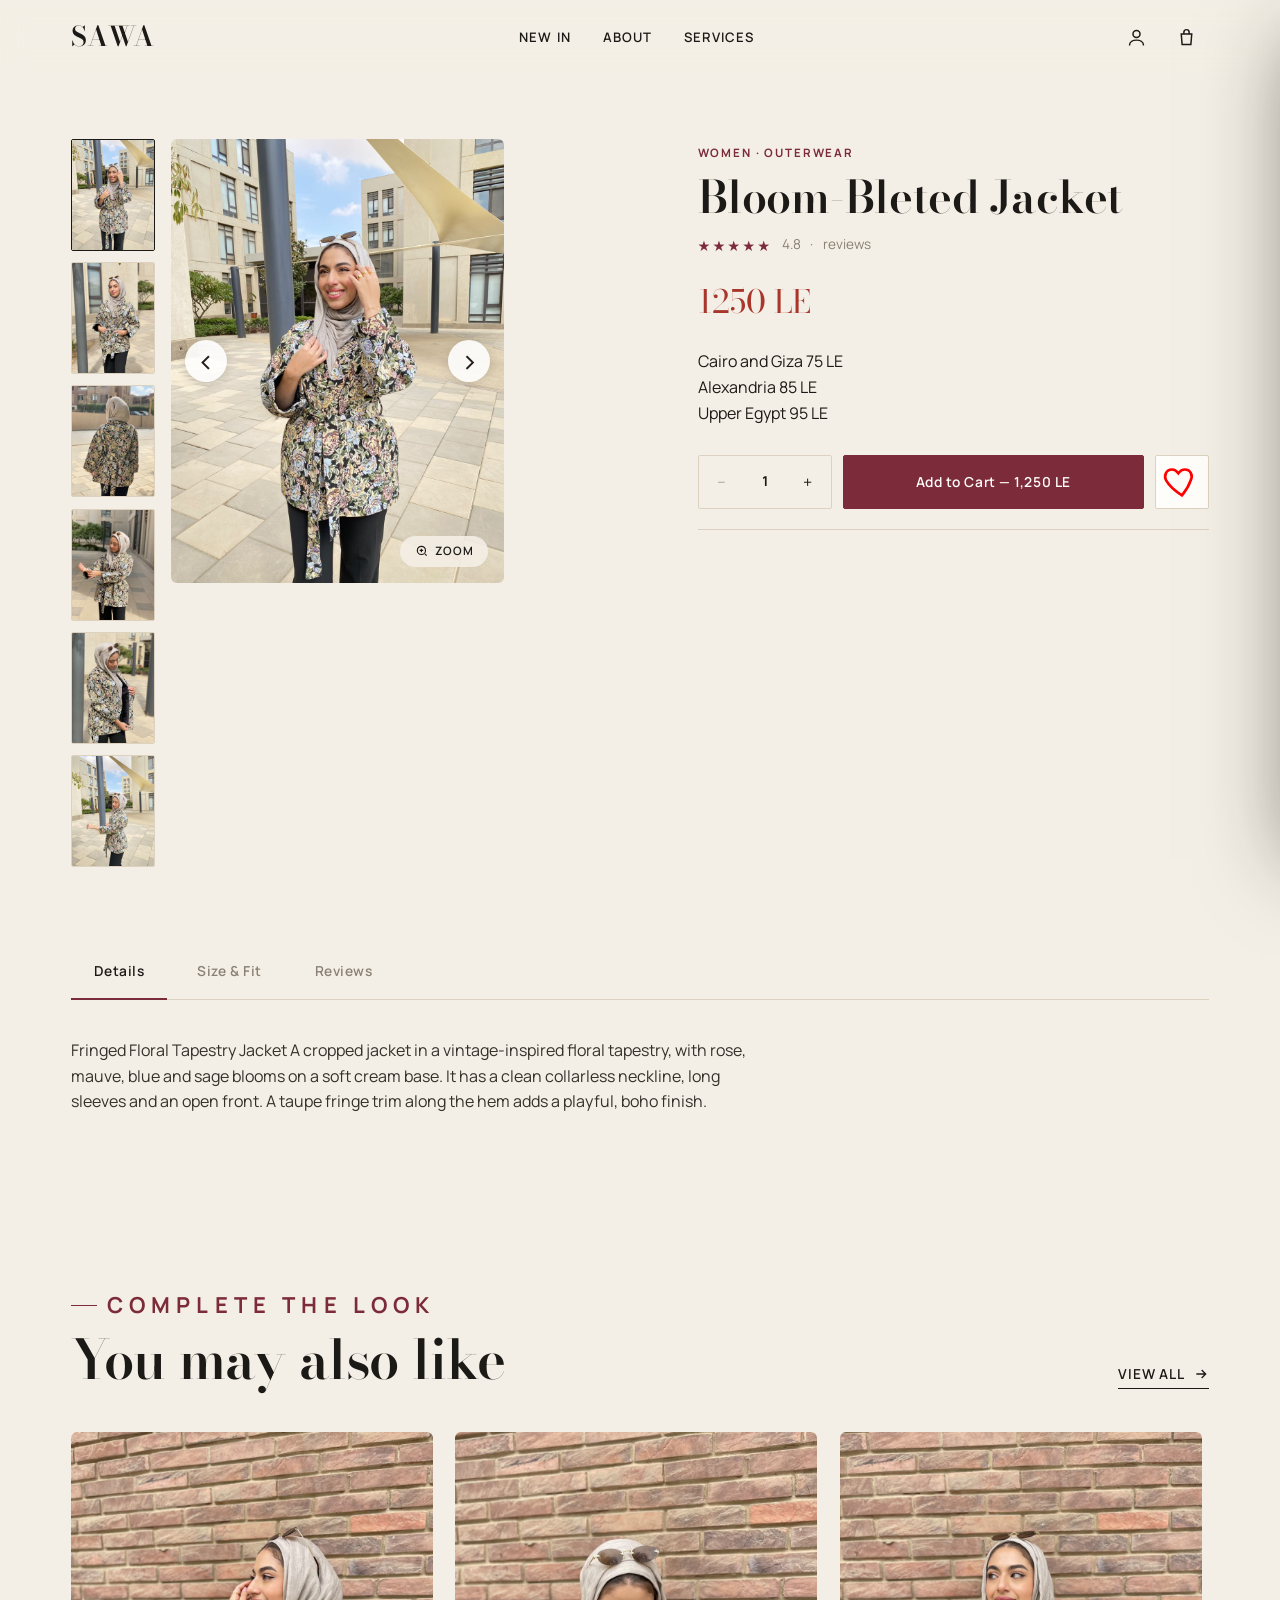
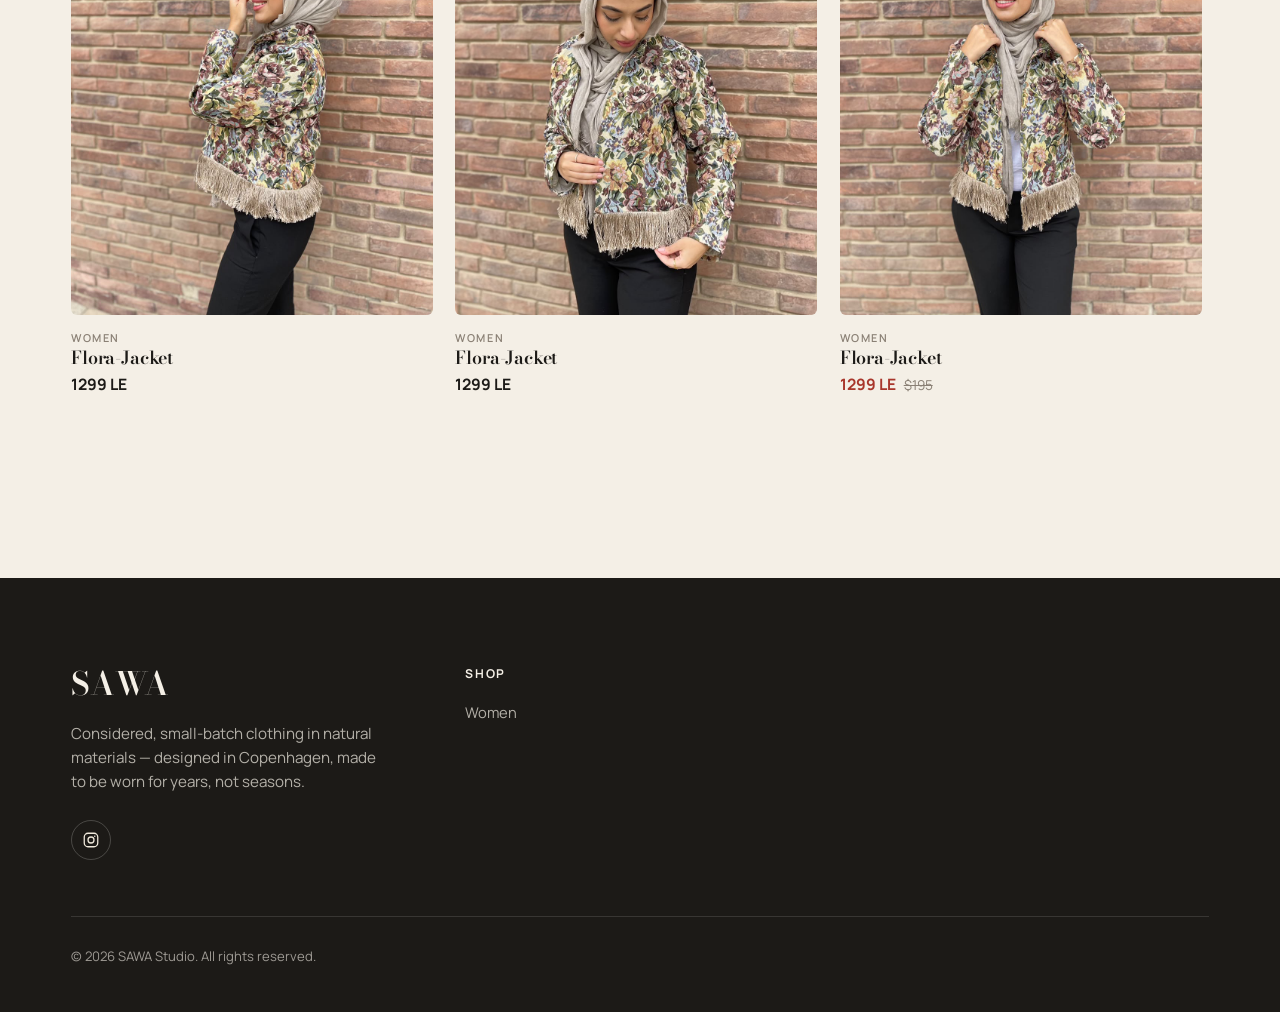
==== commit 3fde4930: "Add files via upload" ====
--- a/product-second.html
+++ b/product-second.html
@@ -182,7 +182,7 @@
 </div>
 <button class="btn-v btn-wine" data-id="bloom-bleted-jacket" data-img="WhatsApp Unknown 2026-11-13 at 1.20.28 PM/WhatsApp Image 2026-11-13 at 1.20.10 PM (1).jpeg" data-name="Bloom-Bleted Jacket" data-price="1250" id="pdpAdd">Add to Cart — 1250 LE</button>
 <button aria-label="Add to wishlist" aria-pressed="false" class="wish-big" id="pdpWish">
-<svg aria-hidden="true" fill="none" stroke="currentColor" stroke-width="1.6" viewbox="0 0 24 24"><path d="M12 20s-7-4.5-9.5-9C1 8 2.5 4.5 6 4.5c2 0 3 1.2 3.8 2.3C10.6 5.7 11.7 4.5 13.7 4.5c3.5 0 5 3.5 3.5 6.5C15.7 15.5 12 20 12 20Z"></path></svg>
+<svg style="color: red;" aria-hidden="true" fill="none" stroke="currentColor" stroke-width="1.6" viewbox="0 0 24 24"><path d="M12 20s-7-4.5-9.5-9C1 8 2.5 4.5 6 4.5c2 0 3 1.2 3.8 2.3C10.6 5.7 11.7 4.5 13.7 4.5c3.5 0 5 3.5 3.5 6.5C15.7 15.5 12 20 12 20Z"></path></svg>
 </button>
 </div>
 <div class="pdp-meta">
